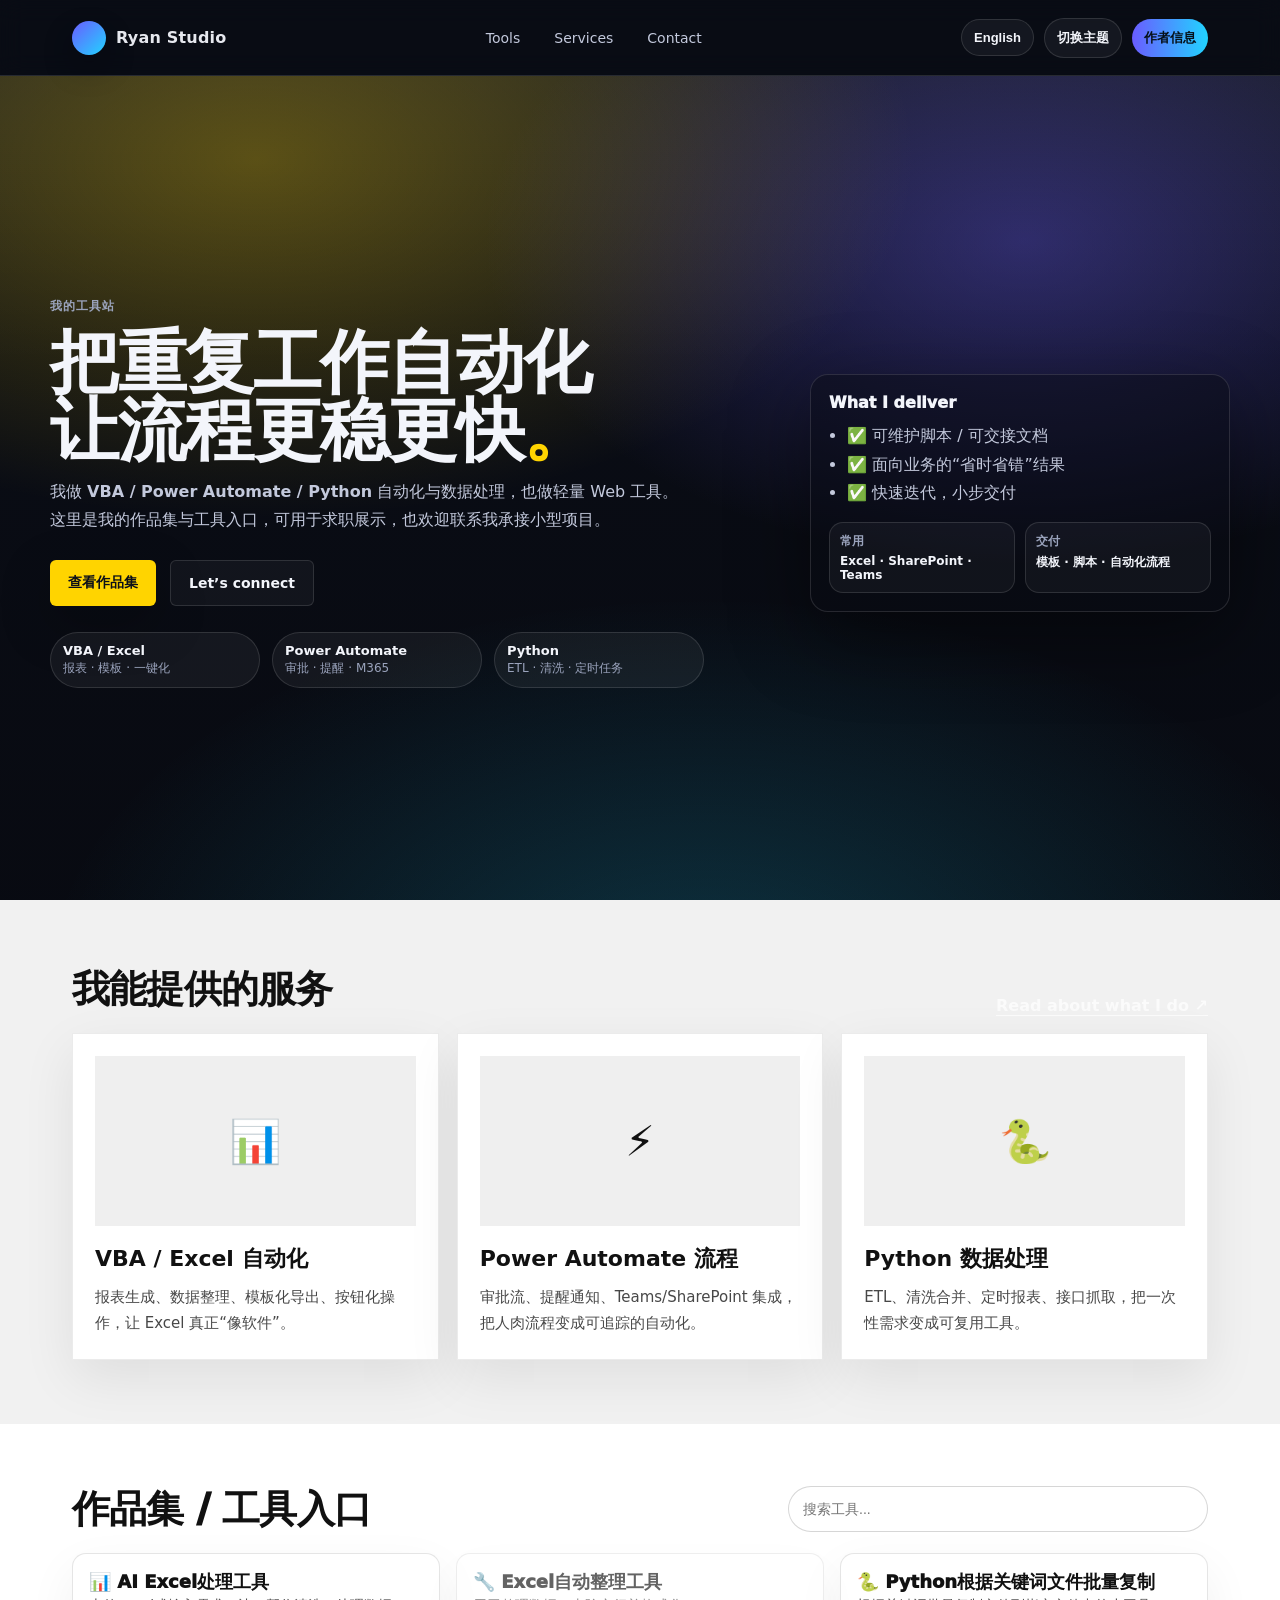
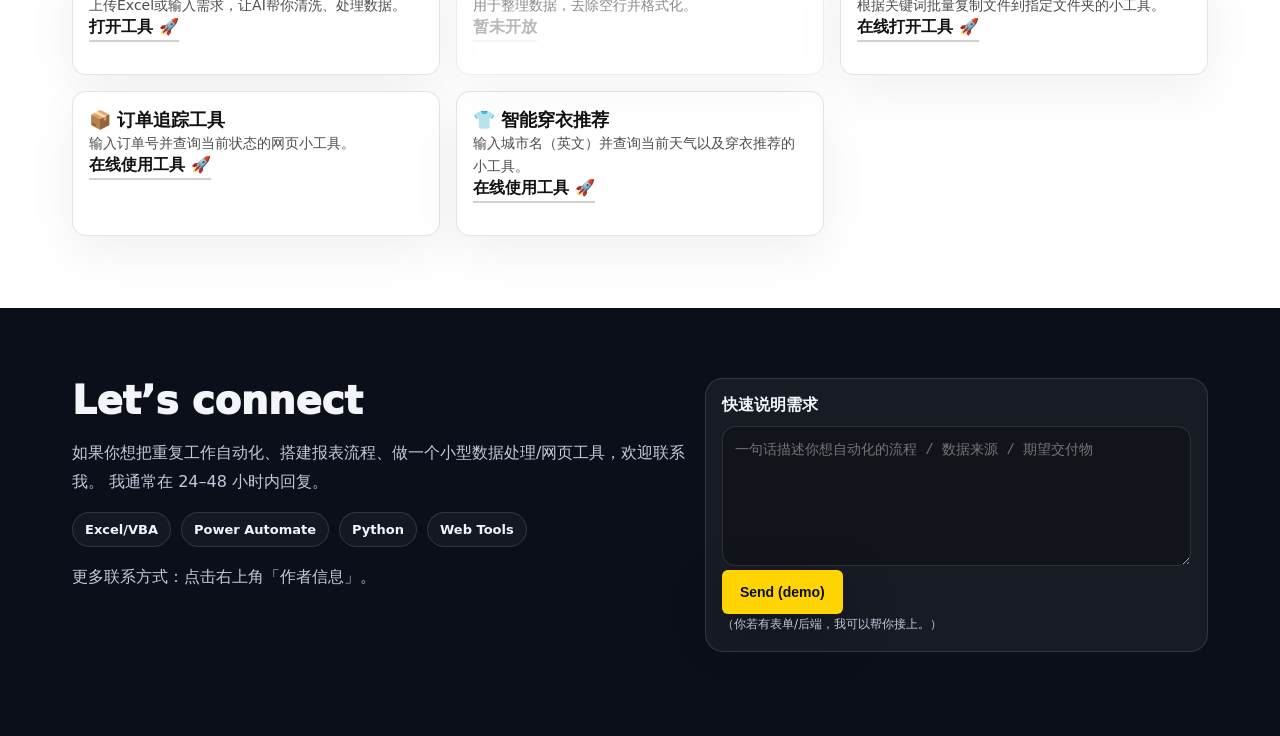
==== index.html @ a0ba06e3 "fix bugs" ====
<!DOCTYPE html>
<html lang="zh-CN">
<head>
  <meta charset="UTF-8" />
  <meta name="viewport" content="width=device-width, initial-scale=1.0"/>
  <title>我的工具站</title>
  <link rel="icon" href="Logo.png" type="image/png" />
  <link rel="stylesheet" href="style.css" />
</head>
<body>
  <header class="topbar">
    <div class="container topbar__inner">
      <a class="brand" href="index.html" aria-label="Home">
        <span class="brand__mark" aria-hidden="true"></span>
        <span class="brand__text">Ryan Studio</span>
      </a>

      <nav class="navlinks" aria-label="Primary">
        <a href="#tools" class="navlink">Tools</a>
        <a href="#services" class="navlink">Services</a>
        <a href="#contact" class="navlink">Contact</a>
      </nav>

      <div class="topbar__actions" id="buttonContainer">
        <button id="langToggleBtn" class="pill" type="button">English</button>
        <button id="themeToggleBtn" class="pill" type="button">切换主题</button>
        <button id="authorBtn" class="pill pill--solid" type="button">作者信息</button>
      </div>
    </div>
  </header>

  <!-- HERO (Yeti-like: full-bleed background + huge headline + CTA) -->
  <section class="hero" id="top" aria-label="Hero">
    <div class="hero__bg" aria-hidden="true"></div>
    <div class="container hero__inner">
      <div class="hero__left">
        <div class="eyebrow" id="pageTitle">我的工具站</div>

        <h1 class="hero__headline">
          把重复工作自动化<br/>
          让流程更稳更快<span class="dot">。</span>
        </h1>

        <p class="hero__sub">
          我做 <strong>VBA / Power Automate / Python</strong> 自动化与数据处理，也做轻量 Web 工具。
          这里是我的作品集与工具入口，可用于求职展示，也欢迎联系我承接小型项目。
        </p>

        <div class="hero__cta">
          <a class="cta cta--primary" href="#tools">查看作品集</a>
          <a class="cta cta--ghost" href="#contact">Let’s connect</a>
        </div>

        <div class="hero__badges" aria-label="Highlights">
          <div class="badge">
            <div class="badge__k">VBA / Excel</div>
            <div class="badge__t">报表 · 模板 · 一键化</div>
          </div>
          <div class="badge">
            <div class="badge__k">Power Automate</div>
            <div class="badge__t">审批 · 提醒 · M365</div>
          </div>
          <div class="badge">
            <div class="badge__k">Python</div>
            <div class="badge__t">ETL · 清洗 · 定时任务</div>
          </div>
        </div>
      </div>

      <div class="hero__right" id="about">
        <div class="awardPanel" aria-label="Proof">
          <div class="awardPanel__title">What I deliver</div>
          <ul class="awardPanel__list">
            <li>✅ 可维护脚本 / 可交接文档</li>
            <li>✅ 面向业务的“省时省错”结果</li>
            <li>✅ 快速迭代，小步交付</li>
          </ul>

          <div class="awardPanel__mini">
            <div class="mini">
              <div class="mini__k">常用</div>
              <div class="mini__t">Excel · SharePoint · Teams</div>
            </div>
            <div class="mini">
              <div class="mini__k">交付</div>
              <div class="mini__t">模板 · 脚本 · 自动化流程</div>
            </div>
          </div>
        </div>
      </div>
    </div>
  </section>

  <!-- SERVICES (like Yeti "Services we provide") -->
  <section class="services" id="services" aria-label="Services">
    <div class="container">
      <div class="sectionHead">
        <h2>我能提供的服务</h2>
        <a class="sectionLink" href="#contact">Read about what I do ↗</a>
      </div>

      <div class="serviceGrid">
        <article class="serviceCard">
          <div class="serviceArt" aria-hidden="true">📊</div>
          <h3>VBA / Excel 自动化</h3>
          <p>报表生成、数据整理、模板化导出、按钮化操作，让 Excel 真正“像软件”。</p>
        </article>

        <article class="serviceCard">
          <div class="serviceArt" aria-hidden="true">⚡</div>
          <h3>Power Automate 流程</h3>
          <p>审批流、提醒通知、Teams/SharePoint 集成，把人肉流程变成可追踪的自动化。</p>
        </article>

        <article class="serviceCard">
          <div class="serviceArt" aria-hidden="true">🐍</div>
          <h3>Python 数据处理</h3>
          <p>ETL、清洗合并、定时报表、接口抓取，把一次性需求变成可复用工具。</p>
        </article>
      </div>
    </div>
  </section>

  <!-- TOOLS / PORTFOLIO CARDS -->
  <section class="portfolio" id="tools" aria-label="Tools & Projects">
    <div class="container">
      <div class="sectionHead sectionHead--tight">
        <h2>作品集 / 工具入口</h2>
        <div class="searchWrap">
          <input type="text" id="searchInput" class="search" placeholder="搜索工具..." />
        </div>
      </div>

      <div id="toolsContainer" class="toolsGrid"></div>
    </div>
  </section>

  <!-- CONTACT -->
  <section class="contact" id="contact" aria-label="Contact">
    <div class="container contact__inner">
      <div class="contact__copy">
        <h2>Let’s connect</h2>
        <p class="muted">
          如果你想把重复工作自动化、搭建报表流程、做一个小型数据处理/网页工具，欢迎联系我。
          我通常在 24–48 小时内回复。
        </p>
        <div class="contact__chips">
          <span class="chip">Excel/VBA</span>
          <span class="chip">Power Automate</span>
          <span class="chip">Python</span>
          <span class="chip">Web Tools</span>
        </div>
        <p class="muted">更多联系方式：点击右上角「作者信息」。</p>
      </div>

      <div class="contact__card">
        <div class="contact__label">快速说明需求</div>
        <textarea class="contact__textarea" placeholder="一句话描述你想自动化的流程 / 数据来源 / 期望交付物"></textarea>
        <button class="cta cta--primary" type="button">Send (demo)</button>
        <div class="muted small">（你若有表单/后端，我可以帮你接上。）</div>
      </div>
    </div>
  </section>

  <!-- AUTHOR MODAL (kept for app.js) -->
  <div id="authorModal" role="dialog" aria-modal="true" aria-labelledby="authorTitle">
    <div id="authorModalContent">
      <span id="authorClose" title="关闭" aria-label="Close">&times;</span>
      <h2 id="authorTitle">关于作者</h2>
      <p id="authorText">嗨，这里是Ryan。</p>
    </div>
  </div>

  <script src="app_new2.js"></script>
</body>
</html>
---- style.css ----
:root{
  --bg:#0b0f19;
  --text:#f3f5fb;
  --muted:#c3c9dc;
  --muted2:#9aa3bc;
  --line:rgba(255,255,255,.12);

  --brand:#6a5cff;   /* purple */
  --brand2:#21d4ff;  /* cyan */
  --accent:#ffd400;  /* yeti-like yellow */

  --radius:18px;
  --shadow: 0 24px 80px rgba(0,0,0,.45);
  --max:1180px;

  --topbarH:76px;
}

*{box-sizing:border-box}
html,body{height:100%}
body{
  margin:0;
  font-family: ui-sans-serif, system-ui, -apple-system, "Segoe UI", Roboto, "Helvetica Neue", Arial, "Noto Sans", "PingFang SC", "Microsoft Yahei";
  color:var(--text);
  background: var(--bg);
}

/* light mode (kept compatible with app.js) */
body.light-mode{
  --bg:#f7f7fb;
  --text:#12131a;
  --muted:#4b556a;
  --muted2:#5d6780;
  --line:rgba(0,0,0,.10);
  background: var(--bg);
}
a{color:inherit;text-decoration:none}
strong{font-weight:800}
.container{max-width:var(--max); margin:0 auto; padding:0 22px}

/* ---------------- TOPBAR ---------------- */
.topbar{
  position:sticky; top:0; z-index:20;
  height:var(--topbarH);
  border-bottom:1px solid var(--line);
  background: rgba(8,10,17,.45);
  backdrop-filter: blur(12px);
}
body.light-mode .topbar{ background: rgba(255,255,255,.7); }

.topbar__inner{
  height:100%;
  display:flex;
  align-items:center;
  justify-content:space-between;
  gap:14px;
}
.brand{
  display:flex;
  align-items:center;
  gap:10px;
  font-weight:900;
  letter-spacing:.2px;
  white-space:nowrap;
}
.brand__mark{
  width:34px; height:34px;
  border-radius:999px;
  background: linear-gradient(135deg, var(--brand), var(--brand2));
  box-shadow: 0 14px 30px rgba(0,0,0,.25);
}
.brand__text{opacity:.95}

.navlinks{
  display:flex;
  align-items:center;
  gap:18px;
  justify-content:center;
  flex:1;
}
.navlink{
  color:var(--muted);
  font-size:14px;
  padding:10px 8px;
  border-radius:999px;
}
.navlink:hover{
  color:var(--text);
  background: rgba(255,255,255,.06);
}

.topbar__actions{
  display:flex;
  align-items:center;
  gap:10px;
  flex-wrap:wrap; /* fixes overlap */
  justify-content:flex-end;
  min-width: 220px;
}

.pill{
  appearance:none;
  border:1px solid var(--line);
  background: rgba(255,255,255,.05);
  color: var(--text);
  font-weight:750;
  border-radius:999px;
  padding:10px 12px;
  font-size:13px;
  cursor:pointer;
  white-space:nowrap;
}
body.light-mode .pill{ background: rgba(0,0,0,.04); }
.pill:hover{ transform: translateY(-1px); }
.pill:active{ transform: translateY(0px); }

.pill--solid{
  border:0;
  background: linear-gradient(90deg, var(--brand), var(--brand2));
  color:#061018;
}

/* Small screens: hide center nav to prevent crowding */
@media (max-width: 860px){
  .navlinks{display:none}
  .topbar__actions{min-width:unset}
}

/* ---------------- HERO ---------------- */
.hero{
  position:relative;
  min-height: calc(100vh - var(--topbarH));
  display:flex;
  align-items:stretch;
  overflow:hidden;
}
.hero__bg{
  position:absolute; inset:0;
  /* "mountain-ish" layered gradients (no external image) */
  background:
    radial-gradient(1100px 600px at 20% 10%, rgba(255,212,0,.30), transparent 60%),
    radial-gradient(900px 540px at 80% 20%, rgba(106,92,255,.35), transparent 60%),
    radial-gradient(1200px 700px at 55% 110%, rgba(33,212,255,.20), transparent 55%),
    linear-gradient(180deg, rgba(255,255,255,.06), rgba(255,255,255,0) 35%),
    linear-gradient(180deg, rgba(8,10,17,.35), rgba(8,10,17,.92));
}
body.light-mode .hero__bg{
  background:
    radial-gradient(1100px 600px at 20% 10%, rgba(255,212,0,.25), transparent 60%),
    radial-gradient(900px 540px at 80% 20%, rgba(106,92,255,.22), transparent 60%),
    radial-gradient(1200px 700px at 55% 110%, rgba(33,212,255,.16), transparent 55%),
    linear-gradient(180deg, rgba(255,255,255,.9), rgba(255,255,255,.75));
}

.hero__inner{
  position:relative;
  width:100%;
  display:grid;
  grid-template-columns: 1.25fr .75fr;
  gap:26px;
  align-items:center;
  padding: 58px 0 48px;
}
.eyebrow{
  color: var(--muted2);
  font-weight:800;
  letter-spacing:.08em;
  text-transform:uppercase;
  font-size:12px;
}
.hero__headline{
  margin: 14px 0 14px;
  font-size: clamp(44px, 5.4vw, 74px);
  line-height: .98;
  font-weight: 950;
  letter-spacing:-.02em;
}
.dot{ color: var(--accent); }

.hero__sub{
  margin: 0;
  max-width: 62ch;
  color: var(--muted);
  font-size: 16px;
  line-height: 1.75;
}

.hero__cta{
  display:flex;
  gap:14px;
  align-items:center;
  margin-top: 26px;
}

.cta{
  display:inline-flex;
  align-items:center;
  justify-content:center;
  padding: 14px 18px;
  border-radius: 6px; /* squarer, more yeti-like */
  font-weight: 850;
  font-size: 14px;
  border:1px solid var(--line);
  cursor:pointer;
  user-select:none;
}
.cta--primary{
  border:0;
  background: var(--accent);
  color:#0b0f19;
  box-shadow: 0 18px 50px rgba(0,0,0,.25);
}
.cta--ghost{
  background: rgba(255,255,255,.04);
}
.cta:hover{ transform: translateY(-1px); }
.cta:active{ transform: translateY(0px); }

.hero__badges{
  margin-top: 26px;
  display:flex;
  gap:12px;
  flex-wrap:wrap;
}
.badge{
  border:1px solid var(--line);
  background: rgba(255,255,255,.05);
  border-radius: 999px;
  padding: 10px 12px;
  min-width: 210px;
}
body.light-mode .badge{ background: rgba(0,0,0,.03); }
.badge__k{ font-weight:900; font-size:13px; }
.badge__t{ color: var(--muted2); font-size:12px; margin-top:2px; }

.hero__right{
  display:flex;
  justify-content:flex-end;
}
.awardPanel{
  width:100%;
  max-width: 420px;
  border:1px solid var(--line);
  background: rgba(10,12,20,.48);
  border-radius: var(--radius);
  box-shadow: var(--shadow);
  padding: 18px;
}
body.light-mode .awardPanel{ background: rgba(255,255,255,.75); }

.awardPanel__title{
  font-weight:950;
  font-size: 16px;
  margin-bottom: 10px;
}
.awardPanel__list{
  margin:0;
  padding-left: 18px;
  color: var(--muted);
  line-height: 1.8;
}
.awardPanel__mini{
  margin-top: 14px;
  display:grid;
  grid-template-columns: 1fr 1fr;
  gap:10px;
}
.mini{
  border:1px solid var(--line);
  border-radius: 14px;
  padding:10px;
  background: rgba(255,255,255,.04);
}
body.light-mode .mini{ background: rgba(0,0,0,.03); }
.mini__k{ font-weight:900; font-size:12px; color: var(--muted2); }
.mini__t{ font-weight:800; font-size:12px; margin-top:4px; }

@media (max-width: 980px){
  .hero__inner{ grid-template-columns: 1fr; padding: 42px 0 30px; }
  .hero__right{ justify-content:flex-start; }
  .badge{ min-width: unset; }
}

/* ---------------- SECTION HEAD ---------------- */
.sectionHead{
  display:flex;
  align-items:flex-end;
  justify-content:space-between;
  gap:16px;
  margin: 0 0 18px;
}
.sectionHead--tight{ align-items:center; }
.sectionHead h2{
  margin:0;
  font-size: clamp(30px, 3vw, 46px);
  font-weight: 950;
  letter-spacing:-.02em;
}
.sectionLink{
  color: rgba(0,0,0,.7);
  font-weight: 850;
  text-decoration: underline;
  text-underline-offset: 4px;
}
body:not(.light-mode) .sectionLink{ color: rgba(255,255,255,.7); }
.sectionLink:hover{ opacity:.9 }

/* ---------------- SERVICES (light like Yeti) ---------------- */
.services{
  background: #f1f1f1;
  color:#111;
  padding: 64px 0;
}
body.light-mode .services{ background: #f1f1f1; }
body:not(.light-mode) .services{ background: #f1f1f1; color:#111; } /* keep Yeti-like even in dark mode */

.serviceGrid{
  display:grid;
  grid-template-columns: repeat(3, minmax(0,1fr));
  gap: 18px;
}
.serviceCard{
  background:#fff;
  border: 1px solid rgba(0,0,0,.08);
  border-radius: 0px; /* Yeti has sharp cards */
  padding: 22px;
  min-height: 320px;
  box-shadow: 0 18px 50px rgba(0,0,0,.08);
}
.serviceArt{
  width:100%;
  height:170px;
  background: #efefef;
  display:flex;
  align-items:center;
  justify-content:center;
  font-size:42px;
  margin-bottom: 18px;
}
.serviceCard h3{
  margin:0 0 10px;
  font-size: 22px;
  font-weight: 900;
}
.serviceCard p{
  margin:0;
  color: rgba(0,0,0,.72);
  line-height: 1.75;
  font-size: 15px;
}
@media (max-width: 980px){
  .serviceGrid{ grid-template-columns: 1fr; }
  .serviceCard{ min-height: unset; }
}

/* ---------------- PORTFOLIO / TOOLS ---------------- */
.portfolio{
  padding: 60px 0 72px;
  background: #ffffff;
  color:#111;
}
body:not(.light-mode) .portfolio{ background:#ffffff; color:#111; }
.searchWrap{ display:flex; align-items:center; justify-content:flex-end; }
.search{
  width:min(420px, 70vw);
  padding: 14px 14px;
  border-radius: 999px;
  border:1px solid rgba(0,0,0,.16);
  outline:none;
  font-size: 14px;
}
.search:focus{ border-color: rgba(0,0,0,.35); }

.toolsGrid{
  display:grid;
  grid-template-columns: repeat(3, minmax(0,1fr));
  gap: 16px;
}
@media (max-width: 980px){
  .toolsGrid{ grid-template-columns: 1fr; }
}

.tool-card{
  background:#fff;
  border:1px solid rgba(0,0,0,.10);
  border-radius: 14px;
  padding: 16px;
  transition: transform .15s ease, box-shadow .15s ease;
  box-shadow: 0 18px 50px rgba(0,0,0,.06);
  display:flex;
  flex-direction:column;
  gap:10px;
}
.tool-card:hover{
  transform: translateY(-3px);
  box-shadow: 0 26px 70px rgba(0,0,0,.10);
}
.tool-title{
  margin:0;
  font-size: 18px;
  font-weight: 950;
}
.tool-desc{
  margin:0;
  color: rgba(0,0,0,.7);
  line-height: 1.65;
  font-size: 14px;
}
.tool-link{
  margin-top:auto;
}
.tool-link a{
  display:inline-flex;
  align-items:center;
  gap:8px;
  font-weight: 900;
  color:#111;
  text-decoration:none;
  border-bottom: 2px solid rgba(0,0,0,.18);
  padding-bottom: 2px;
}
.tool-link a:hover{ border-bottom-color: rgba(0,0,0,.5); }
.tool-link a.disabled{
  opacity:.45;
  pointer-events:none;
  border-bottom-color: rgba(0,0,0,.12);
}

/* ---------------- CONTACT ---------------- */
.contact{
  padding: 70px 0 84px;
  background: #0b0f19;
  color: var(--text);
}
body.light-mode .contact{ background:#ffffff; color:#111; border-top: 1px solid rgba(0,0,0,.08); }

.contact__inner{
  display:grid;
  grid-template-columns: 1.1fr .9fr;
  gap: 18px;
  align-items:start;
}
.contact__copy h2{
  margin:0 0 10px;
  font-size: clamp(30px, 3vw, 46px);
  font-weight: 950;
}
.muted{ color: var(--muted); line-height:1.8; }
body.light-mode .muted{ color: rgba(0,0,0,.7); }
.small{ font-size: 12px; }

.contact__chips{ display:flex; flex-wrap:wrap; gap:10px; margin:16px 0 10px; }
.chip{
  border:1px solid var(--line);
  border-radius: 999px;
  padding: 9px 12px;
  font-weight: 850;
  font-size: 13px;
  background: rgba(255,255,255,.04);
}
body.light-mode .chip{ border-color: rgba(0,0,0,.12); background: rgba(0,0,0,.03); }

.contact__card{
  border:1px solid var(--line);
  border-radius: var(--radius);
  padding: 16px;
  background: rgba(255,255,255,.05);
}
body.light-mode .contact__card{ background: rgba(0,0,0,.03); border-color: rgba(0,0,0,.12); }

.contact__label{ font-weight: 950; margin-bottom: 10px; }
.contact__textarea{
  width:100%;
  min-height: 140px;
  border-radius: 14px;
  border:1px solid var(--line);
  background: rgba(0,0,0,.25);
  color: var(--text);
  padding: 12px;
  outline:none;
  font-size: 14px;
  line-height:1.6;
}
body.light-mode .contact__textarea{
  background: rgba(255,255,255,.85);
  color:#111;
  border-color: rgba(0,0,0,.16);
}

@media (max-width: 980px){
  .contact__inner{ grid-template-columns: 1fr; }
}

/* ---------------- MODAL (from your original logic) ---------------- */
#authorModal {
  display: none;
  position: fixed;
  inset: 0;
  background-color: rgba(0,0,0,.55);
  z-index: 999;
  align-items: center;
  justify-content: center;
}
#authorModal.light-mode{ background-color: rgba(0,0,0,.35); }

#authorModalContent {
  position: relative;
  background: #0f1629;
  color: var(--text);
  border: 1px solid var(--line);
  border-radius: var(--radius);
  padding: 22px;
  width: min(520px, 92vw);
  box-shadow: var(--shadow);
}
#authorModal.light-mode #authorModalContent{
  background: #fff;
  color:#111;
  border-color: rgba(0,0,0,.12);
}
#authorClose {
  position: absolute;
  right: 14px;
  top: 10px;
  font-size: 26px;
  cursor: pointer;
  line-height: 1;
  opacity: .8;
}
#authorClose:hover { opacity: 1; }


.tool-card.is-clickable{cursor:pointer;}
.tool-card.is-clickable:focus{outline:3px solid rgba(255,212,0,.55); outline-offset:3px;}
.tool-card.is-disabled{opacity:.65;}
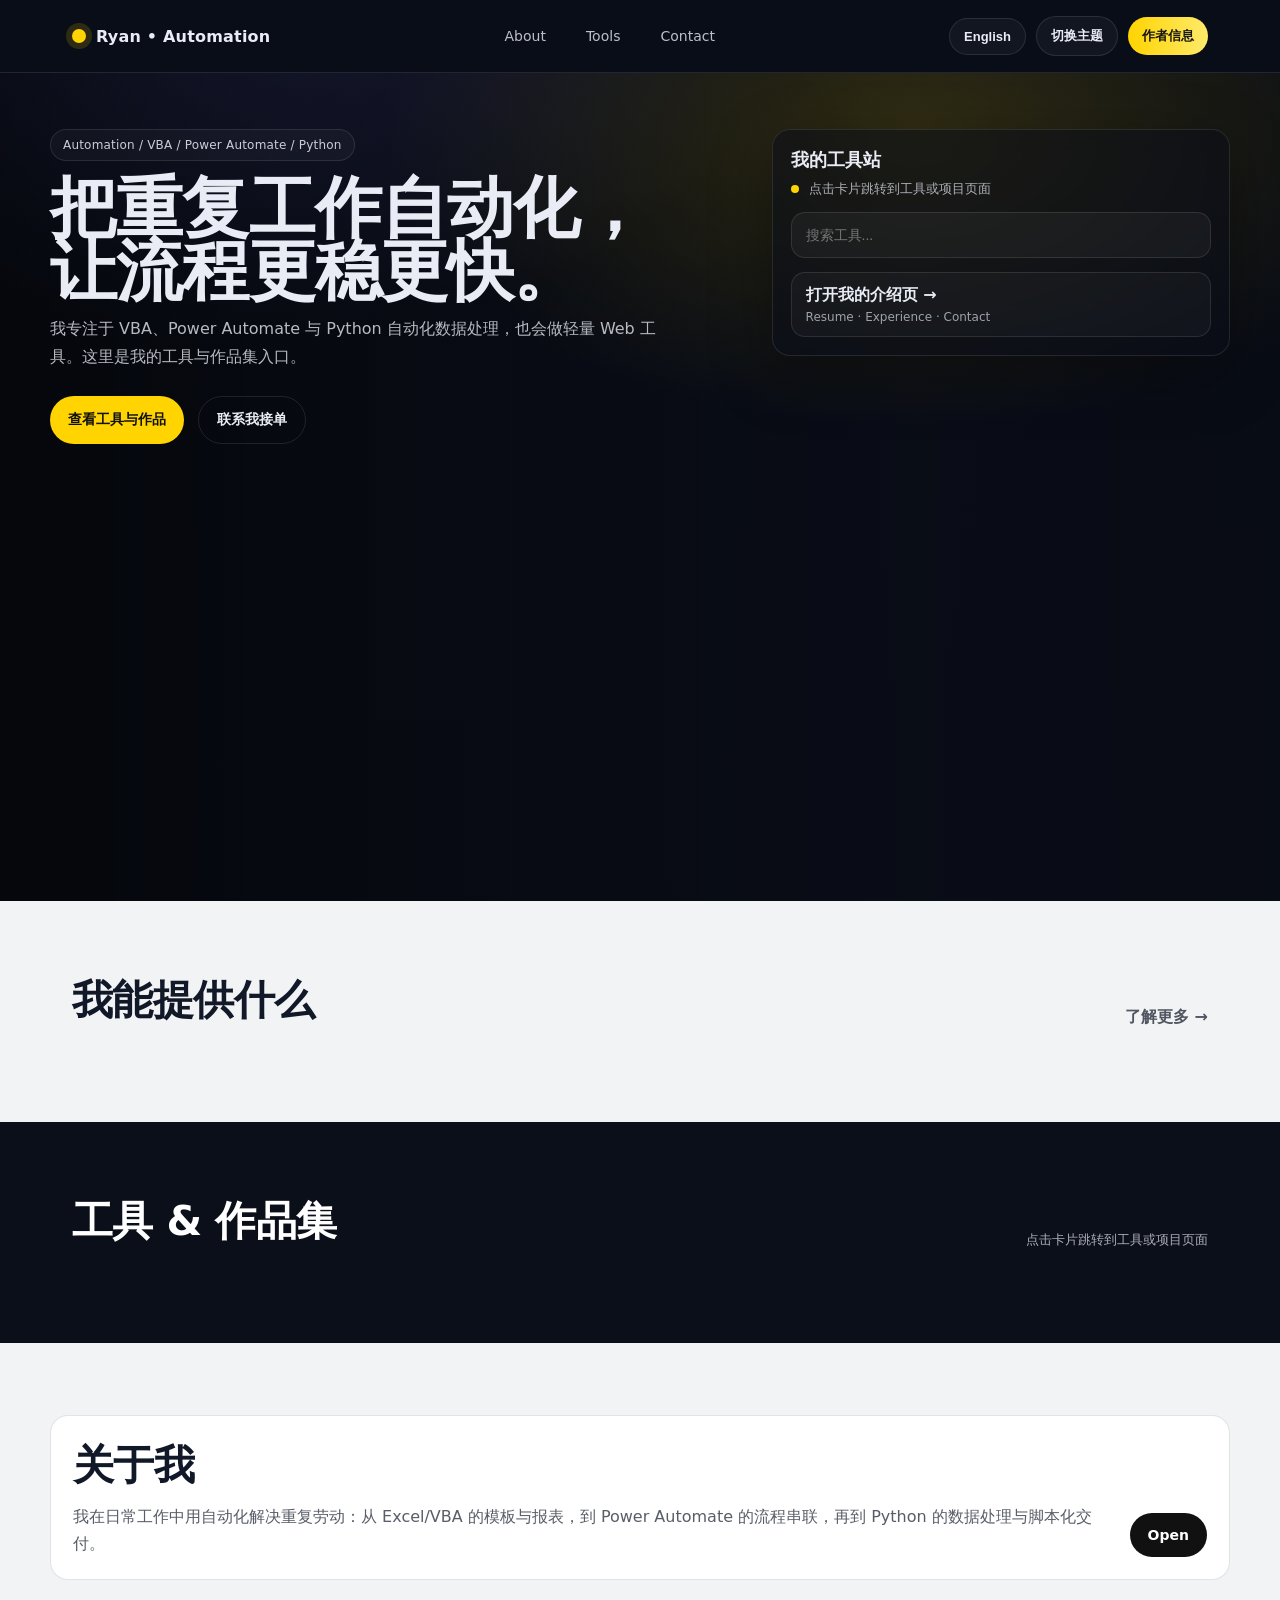
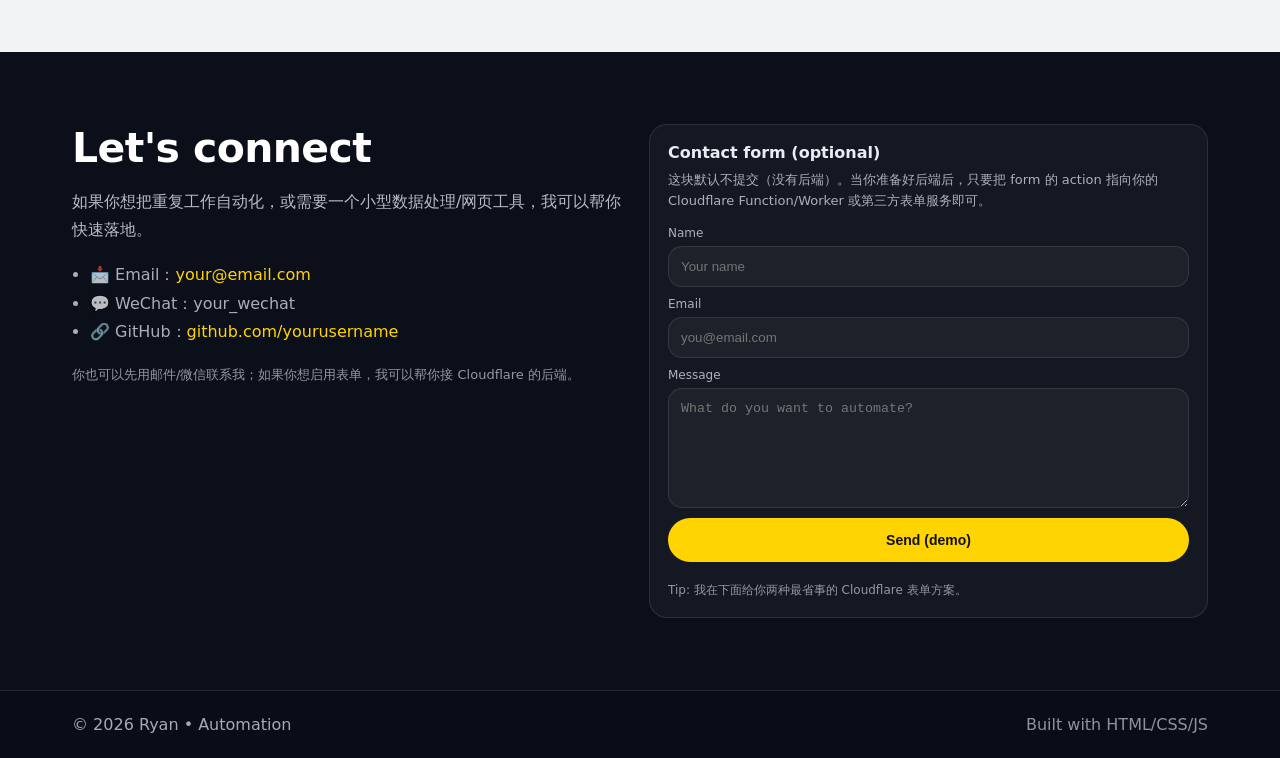
==== commit 69f792ec: "align" ====
--- a/index.html
+++ b/index.html
@@ -8,20 +8,21 @@
   <link rel="stylesheet" href="style.css" />
 </head>
 <body>
+  <!-- Topbar -->
   <header class="topbar">
     <div class="container topbar__inner">
       <a class="brand" href="index.html" aria-label="Home">
-        <span class="brand__mark" aria-hidden="true"></span>
-        <span class="brand__text">Ryan Studio</span>
+        <span class="brand__dot" aria-hidden="true"></span>
+        <span id="brandText">Ryan • Automation</span>
       </a>
 
       <nav class="navlinks" aria-label="Primary">
-        <a href="#tools" class="navlink">Tools</a>
-        <a href="#services" class="navlink">Services</a>
-        <a href="#contact" class="navlink">Contact</a>
+        <a id="navAbout" href="#services">About</a>
+        <a id="navTools" href="#tools">Tools</a>
+        <a id="navContact" href="#contact">Contact</a>
       </nav>
 
-      <div class="topbar__actions" id="buttonContainer">
+      <div class="topbar__actions">
         <button id="langToggleBtn" class="pill" type="button">English</button>
         <button id="themeToggleBtn" class="pill" type="button">切换主题</button>
         <button id="authorBtn" class="pill pill--solid" type="button">作者信息</button>
@@ -29,148 +30,166 @@
     </div>
   </header>
 
-  <!-- HERO (Yeti-like: full-bleed background + huge headline + CTA) -->
-  <section class="hero" id="top" aria-label="Hero">
-    <div class="hero__bg" aria-hidden="true"></div>
-    <div class="container hero__inner">
-      <div class="hero__left">
-        <div class="eyebrow" id="pageTitle">我的工具站</div>
+  <!-- HERO -->
+  <main id="top">
+    <section class="hero">
+      <div class="hero__bg" aria-hidden="true"></div>
 
-        <h1 class="hero__headline">
-          把重复工作自动化<br/>
-          让流程更稳更快<span class="dot">。</span>
-        </h1>
+      <div class="container hero__inner">
+        <div class="hero__left">
+          <div id="heroEyebrow" class="hero__eyebrow">Automation / VBA / Power Automate / Python</div>
 
-        <p class="hero__sub">
-          我做 <strong>VBA / Power Automate / Python</strong> 自动化与数据处理，也做轻量 Web 工具。
-          这里是我的作品集与工具入口，可用于求职展示，也欢迎联系我承接小型项目。
-        </p>
+          <h1 id="heroHeadline" class="hero__headline">
+            <span>把重复工作自动化，</span><br/>
+            <span>让流程更稳更快。</span>
+          </h1>
 
-        <div class="hero__cta">
-          <a class="cta cta--primary" href="#tools">查看作品集</a>
-          <a class="cta cta--ghost" href="#contact">Let’s connect</a>
+          <p id="heroSub" class="hero__sub">
+            我专注于 VBA、Power Automate 与 Python 自动化数据处理，也会做轻量 Web 工具。这里是我的工具与作品集入口。
+          </p>
+
+          <div class="hero__cta">
+            <a id="ctaPrimary" class="btn btn--yellow" href="#tools">查看工具与作品</a>
+            <a id="ctaSecondary" class="btn btn--ghost" href="#contact">联系我接单</a>
+          </div>
+
+          <div id="heroBadges" class="hero__badges"></div>
         </div>
 
-        <div class="hero__badges" aria-label="Highlights">
-          <div class="badge">
-            <div class="badge__k">VBA / Excel</div>
-            <div class="badge__t">报表 · 模板 · 一键化</div>
+        <aside class="hero__right" aria-label="Quick facts">
+          <div class="proof-card">
+            <div class="proof-card__title" id="pageTitle">我的工具站</div>
+            <div class="proof-card__desc">
+              <span class="dot"></span>
+              <span id="toolsHint">点击卡片跳转到工具或项目页面</span>
+            </div>
+
+            <div class="searchbar">
+              <input id="searchInput" type="text" placeholder="搜索工具..." autocomplete="off" />
+            </div>
+
+            <div class="proof-card__mini">
+              <a class="mini-link" href="about_v3.html">
+                <span class="mini-link__k" id="aboutCta">打开我的介绍页 →</span>
+                <span class="mini-link__s">Resume · Experience · Contact</span>
+              </a>
+            </div>
           </div>
-          <div class="badge">
-            <div class="badge__k">Power Automate</div>
-            <div class="badge__t">审批 · 提醒 · M365</div>
-          </div>
-          <div class="badge">
-            <div class="badge__k">Python</div>
-            <div class="badge__t">ETL · 清洗 · 定时任务</div>
+        </aside>
+      </div>
+    </section>
+
+    <!-- SERVICES (Yeti-like) -->
+    <section id="services" class="section section--light">
+      <div class="container">
+        <div class="section__head">
+          <h2 id="servicesTitle" class="section__title">我能提供什么</h2>
+          <a id="servicesLink" class="section__link" href="about_v3.html#services">了解更多 →</a>
+        </div>
+
+        <div id="servicesGrid" class="services-grid"></div>
+      </div>
+    </section>
+
+    <!-- TOOLS -->
+    <section id="tools" class="section section--dark">
+      <div class="container">
+        <div class="section__head">
+          <h2 id="toolsTitle" class="section__title section__title--light">工具 & 作品集</h2>
+          <div class="section__hint" id="toolsHint2">点击卡片跳转到工具或项目页面</div>
+        </div>
+
+        <div id="toolsContainer" class="tools-grid" aria-live="polite"></div>
+      </div>
+    </section>
+
+    <!-- ABOUT (short) -->
+    <section id="about" class="section section--light">
+      <div class="container about-slab">
+        <div>
+          <h2 id="aboutTitle" class="section__title">关于我</h2>
+          <p id="aboutBody" class="about-slab__text">
+            我在日常工作中用自动化解决重复劳动：从 Excel/VBA 的模板与报表，到 Power Automate 的流程串联，再到 Python 的数据处理与脚本化交付。
+          </p>
+        </div>
+        <a class="btn btn--dark" href="about_v3.html" id="aboutCtaBtn">Open</a>
+      </div>
+    </section>
+
+    <!-- CONTACT -->
+    <section id="contact" class="section section--dark">
+      <div class="container contact">
+        <div class="contact__left">
+          <h2 id="contactTitle" class="section__title section__title--light">Let's connect</h2>
+          <p id="contactBody" class="contact__lead">
+            如果你想把重复工作自动化，或需要一个小型数据处理/网页工具，我可以帮你快速落地。
+          </p>
+
+          <ul class="contact__list">
+            <li>📩 Email：<a href="mailto:your@email.com">your@email.com</a></li>
+            <li>💬 WeChat：your_wechat</li>
+            <li>🔗 GitHub：<a href="https://github.com/yourusername" target="_blank" rel="noreferrer">github.com/yourusername</a></li>
+          </ul>
+
+          <p id="contactNote" class="contact__note">
+            你也可以先用邮件/微信联系我；如果你想启用表单，我可以帮你接 Cloudflare 的后端。
+          </p>
+        </div>
+
+        <div class="contact__right">
+          <div class="form-card">
+            <div class="form-card__title">Contact form (optional)</div>
+            <div class="form-card__desc">
+              这块默认不提交（没有后端）。当你准备好后端后，只要把 form 的 action 指向你的 Cloudflare Function/Worker 或第三方表单服务即可。
+            </div>
+
+            <form class="form" onsubmit="return false;">
+              <label class="field">
+                <span>Name</span>
+                <input type="text" placeholder="Your name" />
+              </label>
+              <label class="field">
+                <span>Email</span>
+                <input type="email" placeholder="you@email.com" />
+              </label>
+              <label class="field">
+                <span>Message</span>
+                <textarea placeholder="What do you want to automate?"></textarea>
+              </label>
+              <button class="btn btn--yellow" type="button">Send (demo)</button>
+              <div class="form-card__foot">Tip: 我在下面给你两种最省事的 Cloudflare 表单方案。</div>
+            </form>
           </div>
         </div>
       </div>
+    </section>
 
-      <div class="hero__right" id="about">
-        <div class="awardPanel" aria-label="Proof">
-          <div class="awardPanel__title">What I deliver</div>
-          <ul class="awardPanel__list">
-            <li>✅ 可维护脚本 / 可交接文档</li>
-            <li>✅ 面向业务的“省时省错”结果</li>
-            <li>✅ 快速迭代，小步交付</li>
-          </ul>
+    <footer class="footer">
+      <div class="container footer__inner">
+        <span>© <span id="footerYear"></span> Ryan • Automation</span>
+        <span class="footer__muted">Built with HTML/CSS/JS</span>
+      </div>
+    </footer>
+  </main>
 
-          <div class="awardPanel__mini">
-            <div class="mini">
-              <div class="mini__k">常用</div>
-              <div class="mini__t">Excel · SharePoint · Teams</div>
-            </div>
-            <div class="mini">
-              <div class="mini__k">交付</div>
-              <div class="mini__t">模板 · 脚本 · 自动化流程</div>
-            </div>
-          </div>
-        </div>
+  <!-- Author modal -->
+  <div id="authorModal" class="modal" aria-hidden="true">
+    <div id="authorModalContent" class="modal__content" role="dialog" aria-modal="true" aria-labelledby="authorTitle">
+      <div class="modal__head">
+        <h3 id="authorTitle">关于作者</h3>
+        <button id="authorClose" class="modal__close" aria-label="Close">✕</button>
       </div>
-    </div>
-  </section>
-
-  <!-- SERVICES (like Yeti "Services we provide") -->
-  <section class="services" id="services" aria-label="Services">
-    <div class="container">
-      <div class="sectionHead">
-        <h2>我能提供的服务</h2>
-        <a class="sectionLink" href="#contact">Read about what I do ↗</a>
+      <p id="authorText" class="modal__body">嗨，这里是 Ryan。</p>
+      <div class="modal__actions">
+        <a class="btn btn--yellow" href="about_v3.html">Open About Page</a>
+        <a class="btn btn--ghost" href="#contact">Contact</a>
       </div>
-
-      <div class="serviceGrid">
-        <article class="serviceCard">
-          <div class="serviceArt" aria-hidden="true">📊</div>
-          <h3>VBA / Excel 自动化</h3>
-          <p>报表生成、数据整理、模板化导出、按钮化操作，让 Excel 真正“像软件”。</p>
-        </article>
-
-        <article class="serviceCard">
-          <div class="serviceArt" aria-hidden="true">⚡</div>
-          <h3>Power Automate 流程</h3>
-          <p>审批流、提醒通知、Teams/SharePoint 集成，把人肉流程变成可追踪的自动化。</p>
-        </article>
-
-        <article class="serviceCard">
-          <div class="serviceArt" aria-hidden="true">🐍</div>
-          <h3>Python 数据处理</h3>
-          <p>ETL、清洗合并、定时报表、接口抓取，把一次性需求变成可复用工具。</p>
-        </article>
-      </div>
-    </div>
-  </section>
-
-  <!-- TOOLS / PORTFOLIO CARDS -->
-  <section class="portfolio" id="tools" aria-label="Tools & Projects">
-    <div class="container">
-      <div class="sectionHead sectionHead--tight">
-        <h2>作品集 / 工具入口</h2>
-        <div class="searchWrap">
-          <input type="text" id="searchInput" class="search" placeholder="搜索工具..." />
-        </div>
-      </div>
-
-      <div id="toolsContainer" class="toolsGrid"></div>
-    </div>
-  </section>
-
-  <!-- CONTACT -->
-  <section class="contact" id="contact" aria-label="Contact">
-    <div class="container contact__inner">
-      <div class="contact__copy">
-        <h2>Let’s connect</h2>
-        <p class="muted">
-          如果你想把重复工作自动化、搭建报表流程、做一个小型数据处理/网页工具，欢迎联系我。
-          我通常在 24–48 小时内回复。
-        </p>
-        <div class="contact__chips">
-          <span class="chip">Excel/VBA</span>
-          <span class="chip">Power Automate</span>
-          <span class="chip">Python</span>
-          <span class="chip">Web Tools</span>
-        </div>
-        <p class="muted">更多联系方式：点击右上角「作者信息」。</p>
-      </div>
-
-      <div class="contact__card">
-        <div class="contact__label">快速说明需求</div>
-        <textarea class="contact__textarea" placeholder="一句话描述你想自动化的流程 / 数据来源 / 期望交付物"></textarea>
-        <button class="cta cta--primary" type="button">Send (demo)</button>
-        <div class="muted small">（你若有表单/后端，我可以帮你接上。）</div>
-      </div>
-    </div>
-  </section>
-
-  <!-- AUTHOR MODAL (kept for app.js) -->
-  <div id="authorModal" role="dialog" aria-modal="true" aria-labelledby="authorTitle">
-    <div id="authorModalContent">
-      <span id="authorClose" title="关闭" aria-label="Close">&times;</span>
-      <h2 id="authorTitle">关于作者</h2>
-      <p id="authorText">嗨，这里是Ryan。</p>
     </div>
   </div>
 
-  <script src="app_new2.js"></script>
+  <script>
+    document.getElementById("footerYear").textContent = new Date().getFullYear();
+  </script>
+  <script src="app_v3.js"></script>
 </body>
 </html>
--- a/style.css
+++ b/style.css
@@ -1,536 +1,568 @@
+/* =========================================================
+   Ryan's Tool Hub – v3 (Yeti-inspired)
+   - Dark hero with yellow CTA
+   - Light services section with large cards
+   - Unified layout for subpages (.tool-page)
+   ========================================================= */
 
 :root{
   --bg:#0b0f19;
-  --text:#f3f5fb;
-  --muted:#c3c9dc;
-  --muted2:#9aa3bc;
-  --line:rgba(255,255,255,.12);
-
-  --brand:#6a5cff;   /* purple */
-  --brand2:#21d4ff;  /* cyan */
-  --accent:#ffd400;  /* yeti-like yellow */
+  --bg2:#0f1629;
+  --text:#e9ecf5;
+  --muted:#a8b0c5;
+  --line:rgba(255,255,255,.10);
+
+  --lightBg:#f2f3f5;
+  --lightPanel:#ffffff;
+  --lightText:#111827;
+  --lightMuted:#4b5563;
+  --lightLine:rgba(17,24,39,.12);
+
+  --yellow:#ffd400;
+  --yellow2:#ffea6a;
 
   --radius:18px;
-  --shadow: 0 24px 80px rgba(0,0,0,.45);
+  --shadow: 0 18px 60px rgba(0,0,0,.35);
   --max:1180px;
-
-  --topbarH:76px;
+}
+
+body.light-mode{
+  --bg:#f7f7fb;
+  --bg2:#ffffff;
+  --text:#111827;
+  --muted:#4b5563;
+  --line:rgba(17,24,39,.12);
+
+  --lightBg:#ffffff;
+  --lightPanel:#ffffff;
+  --lightText:#111827;
+  --lightMuted:#4b5563;
+  --lightLine:rgba(17,24,39,.12);
 }
 
 *{box-sizing:border-box}
 html,body{height:100%}
 body{
   margin:0;
-  font-family: ui-sans-serif, system-ui, -apple-system, "Segoe UI", Roboto, "Helvetica Neue", Arial, "Noto Sans", "PingFang SC", "Microsoft Yahei";
+  font-family: ui-sans-serif, system-ui, -apple-system, "Segoe UI", Roboto, "Helvetica Neue", Arial;
   color:var(--text);
   background: var(--bg);
 }
 
-/* light mode (kept compatible with app.js) */
-body.light-mode{
-  --bg:#f7f7fb;
-  --text:#12131a;
-  --muted:#4b556a;
-  --muted2:#5d6780;
-  --line:rgba(0,0,0,.10);
-  background: var(--bg);
-}
-a{color:inherit;text-decoration:none}
-strong{font-weight:800}
+a{color:inherit}
 .container{max-width:var(--max); margin:0 auto; padding:0 22px}
 
-/* ---------------- TOPBAR ---------------- */
+/* ---------------- Topbar ---------------- */
 .topbar{
-  position:sticky; top:0; z-index:20;
-  height:var(--topbarH);
+  position:sticky; top:0; z-index:50;
+  backdrop-filter: blur(10px);
+  background: rgba(10,14,25,.55);
   border-bottom:1px solid var(--line);
-  background: rgba(8,10,17,.45);
-  backdrop-filter: blur(12px);
-}
-body.light-mode .topbar{ background: rgba(255,255,255,.7); }
-
+}
+body.light-mode .topbar{
+  background: rgba(255,255,255,.70);
+  border-bottom:1px solid var(--line);
+}
 .topbar__inner{
-  height:100%;
-  display:flex;
-  align-items:center;
-  justify-content:space-between;
-  gap:14px;
+  display:flex; align-items:center; justify-content:space-between;
+  gap:16px; height:72px;
 }
 .brand{
-  display:flex;
-  align-items:center;
-  gap:10px;
-  font-weight:900;
-  letter-spacing:.2px;
-  white-space:nowrap;
-}
-.brand__mark{
-  width:34px; height:34px;
+  display:flex; align-items:center; gap:10px;
+  text-decoration:none; font-weight:800; letter-spacing:.2px;
+}
+.brand__dot{
+  width:14px; height:14px; border-radius:50%;
+  background: var(--yellow);
+  box-shadow: 0 0 0 6px rgba(255,212,0,.15);
+}
+.navlinks{
+  display:flex; gap:20px; align-items:center;
+  color: rgba(233,236,245,.80);
+  font-size:14px;
+}
+body.light-mode .navlinks{ color: rgba(17,24,39,.70); }
+.navlinks a{ text-decoration:none; padding:8px 10px; border-radius:999px; }
+.navlinks a:hover{ background: rgba(255,255,255,.06); }
+body.light-mode .navlinks a:hover{ background: rgba(17,24,39,.06); }
+
+.topbar__actions{ display:flex; gap:10px; align-items:center; flex-wrap:wrap; justify-content:flex-end; }
+
+/* pills */
+.pill{
+  border:1px solid var(--line);
+  background: rgba(255,255,255,.04);
+  color:var(--text);
+  padding:10px 14px;
   border-radius:999px;
-  background: linear-gradient(135deg, var(--brand), var(--brand2));
-  box-shadow: 0 14px 30px rgba(0,0,0,.25);
-}
-.brand__text{opacity:.95}
-
-.navlinks{
-  display:flex;
-  align-items:center;
-  gap:18px;
-  justify-content:center;
-  flex:1;
-}
-.navlink{
-  color:var(--muted);
-  font-size:14px;
-  padding:10px 8px;
-  border-radius:999px;
-}
-.navlink:hover{
-  color:var(--text);
-  background: rgba(255,255,255,.06);
-}
-
-.topbar__actions{
-  display:flex;
-  align-items:center;
-  gap:10px;
-  flex-wrap:wrap; /* fixes overlap */
-  justify-content:flex-end;
-  min-width: 220px;
-}
-
-.pill{
-  appearance:none;
-  border:1px solid var(--line);
-  background: rgba(255,255,255,.05);
-  color: var(--text);
-  font-weight:750;
-  border-radius:999px;
-  padding:10px 12px;
-  font-size:13px;
+  font-weight:700; font-size:13px;
   cursor:pointer;
-  white-space:nowrap;
-}
-body.light-mode .pill{ background: rgba(0,0,0,.04); }
+}
+body.light-mode .pill{
+  background: rgba(17,24,39,.04);
+}
 .pill:hover{ transform: translateY(-1px); }
-.pill:active{ transform: translateY(0px); }
-
 .pill--solid{
   border:0;
-  background: linear-gradient(90deg, var(--brand), var(--brand2));
-  color:#061018;
-}
-
-/* Small screens: hide center nav to prevent crowding */
-@media (max-width: 860px){
-  .navlinks{display:none}
-  .topbar__actions{min-width:unset}
-}
-
-/* ---------------- HERO ---------------- */
+  background: linear-gradient(90deg, var(--yellow), var(--yellow2));
+  color:#161616;
+}
+
+/* responsive topbar */
+@media (max-width: 980px){
+  .navlinks{ display:none; }
+}
+
+/* ---------------- Buttons ---------------- */
+.btn{
+  display:inline-flex; align-items:center; justify-content:center;
+  gap:8px;
+  padding:14px 18px;
+  border-radius:999px;
+  font-weight:800;
+  font-size:14px;
+  border:1px solid var(--line);
+  text-decoration:none;
+  cursor:pointer;
+}
+.btn:hover{ transform: translateY(-1px); }
+.btn:active{ transform: translateY(0); }
+
+.btn--yellow{
+  border:0;
+  background: var(--yellow);
+  color:#111;
+}
+.btn--ghost{
+  background: transparent;
+  color: var(--text);
+}
+body.light-mode .btn--ghost{
+  color: var(--text);
+}
+.btn--dark{
+  border:0;
+  background:#111;
+  color:#fff;
+}
+
+/* ---------------- Hero ---------------- */
 .hero{
   position:relative;
-  min-height: calc(100vh - var(--topbarH));
+  min-height: calc(100vh - 72px);
   display:flex;
   align-items:stretch;
   overflow:hidden;
 }
 .hero__bg{
   position:absolute; inset:0;
-  /* "mountain-ish" layered gradients (no external image) */
   background:
-    radial-gradient(1100px 600px at 20% 10%, rgba(255,212,0,.30), transparent 60%),
-    radial-gradient(900px 540px at 80% 20%, rgba(106,92,255,.35), transparent 60%),
-    radial-gradient(1200px 700px at 55% 110%, rgba(33,212,255,.20), transparent 55%),
-    linear-gradient(180deg, rgba(255,255,255,.06), rgba(255,255,255,0) 35%),
-    linear-gradient(180deg, rgba(8,10,17,.35), rgba(8,10,17,.92));
+    radial-gradient(900px 500px at 70% 10%, rgba(255,212,0,.18), transparent 55%),
+    radial-gradient(900px 600px at 20% -10%, rgba(120,120,255,.22), transparent 60%),
+    linear-gradient(180deg, rgba(10,14,25,.55), rgba(10,14,25,.90));
+  transform: scale(1.06);
+}
+.hero__bg::after{
+  content:"";
+  position:absolute; inset:0;
+  background:
+    linear-gradient(90deg, rgba(0,0,0,.55) 0%, rgba(0,0,0,.25) 40%, rgba(0,0,0,.10) 70%, rgba(0,0,0,.18) 100%);
+}
+body.light-mode .hero{
+  min-height: auto;
 }
 body.light-mode .hero__bg{
-  background:
-    radial-gradient(1100px 600px at 20% 10%, rgba(255,212,0,.25), transparent 60%),
-    radial-gradient(900px 540px at 80% 20%, rgba(106,92,255,.22), transparent 60%),
-    radial-gradient(1200px 700px at 55% 110%, rgba(33,212,255,.16), transparent 55%),
-    linear-gradient(180deg, rgba(255,255,255,.9), rgba(255,255,255,.75));
-}
+  background: linear-gradient(180deg, #fff, #f7f7fb);
+}
+body.light-mode .hero__bg::after{ display:none; }
 
 .hero__inner{
   position:relative;
   width:100%;
+  padding: 56px 0 44px;
   display:grid;
-  grid-template-columns: 1.25fr .75fr;
-  gap:26px;
-  align-items:center;
-  padding: 58px 0 48px;
-}
-.eyebrow{
-  color: var(--muted2);
-  font-weight:800;
-  letter-spacing:.08em;
-  text-transform:uppercase;
+  grid-template-columns: 1.2fr .8fr;
+  gap:34px;
+  align-items: start;
+}
+
+.hero__eyebrow{
+  display:inline-flex;
+  gap:8px;
+  padding:8px 12px;
+  border:1px solid var(--line);
+  border-radius:999px;
   font-size:12px;
-}
+  letter-spacing:.2px;
+  color: rgba(233,236,245,.86);
+  background: rgba(255,255,255,.03);
+}
+body.light-mode .hero__eyebrow{
+  color: rgba(17,24,39,.70);
+  background: rgba(17,24,39,.03);
+}
+
 .hero__headline{
-  margin: 14px 0 14px;
-  font-size: clamp(44px, 5.4vw, 74px);
-  line-height: .98;
-  font-weight: 950;
-  letter-spacing:-.02em;
-}
-.dot{ color: var(--accent); }
-
+  margin:16px 0 12px;
+  font-size: clamp(42px, 5.2vw, 78px);
+  line-height: 0.95;
+  letter-spacing: -0.8px;
+  font-weight: 900;
+}
 .hero__sub{
-  margin: 0;
+  margin:0;
   max-width: 62ch;
-  color: var(--muted);
-  font-size: 16px;
-  line-height: 1.75;
-}
-
-.hero__cta{
-  display:flex;
-  gap:14px;
-  align-items:center;
-  margin-top: 26px;
-}
-
-.cta{
-  display:inline-flex;
-  align-items:center;
-  justify-content:center;
-  padding: 14px 18px;
-  border-radius: 6px; /* squarer, more yeti-like */
-  font-weight: 850;
-  font-size: 14px;
-  border:1px solid var(--line);
-  cursor:pointer;
-  user-select:none;
-}
-.cta--primary{
-  border:0;
-  background: var(--accent);
-  color:#0b0f19;
-  box-shadow: 0 18px 50px rgba(0,0,0,.25);
-}
-.cta--ghost{
-  background: rgba(255,255,255,.04);
-}
-.cta:hover{ transform: translateY(-1px); }
-.cta:active{ transform: translateY(0px); }
+  color: rgba(233,236,245,.78);
+  font-size:16px;
+  line-height:1.7;
+}
+body.light-mode .hero__sub{ color: rgba(17,24,39,.70); }
+
+.hero__cta{ display:flex; gap:14px; margin-top:26px; flex-wrap:wrap; }
 
 .hero__badges{
-  margin-top: 26px;
   display:flex;
   gap:12px;
   flex-wrap:wrap;
+  margin-top:26px;
 }
 .badge{
   border:1px solid var(--line);
-  background: rgba(255,255,255,.05);
-  border-radius: 999px;
-  padding: 10px 12px;
-  min-width: 210px;
-}
-body.light-mode .badge{ background: rgba(0,0,0,.03); }
-.badge__k{ font-weight:900; font-size:13px; }
-.badge__t{ color: var(--muted2); font-size:12px; margin-top:2px; }
-
-.hero__right{
+  background: rgba(255,255,255,.04);
+  padding:12px 14px;
+  border-radius: 14px;
+  min-width: 220px;
+}
+body.light-mode .badge{
+  background: rgba(17,24,39,.03);
+}
+.badge__kpi{ font-weight:900; font-size:13px; }
+.badge__label{ color: rgba(233,236,245,.72); font-size:12px; margin-top:4px; line-height:1.4; }
+body.light-mode .badge__label{ color: rgba(17,24,39,.65); }
+
+/* right proof card */
+.proof-card{
+  border:1px solid var(--line);
+  border-radius: var(--radius);
+  background: rgba(10,14,25,.55);
+  backdrop-filter: blur(10px);
+  box-shadow: var(--shadow);
+  padding:18px;
+}
+body.light-mode .proof-card{
+  background: rgba(255,255,255,.78);
+}
+.proof-card__title{
+  font-weight:900;
+  font-size:18px;
+  margin-bottom:8px;
+}
+.proof-card__desc{
+  display:flex; gap:10px; align-items:center;
+  color: rgba(233,236,245,.72);
+  font-size:13px;
+  margin-bottom:14px;
+}
+body.light-mode .proof-card__desc{ color: rgba(17,24,39,.65); }
+.dot{
+  width:8px; height:8px; border-radius:50%;
+  background: var(--yellow);
+  flex:0 0 auto;
+}
+.searchbar input{
+  width:100%;
+  padding:14px 14px;
+  border-radius:14px;
+  border:1px solid var(--line);
+  outline:none;
+  background: rgba(255,255,255,.04);
+  color: var(--text);
+  font-size:14px;
+}
+body.light-mode .searchbar input{
+  background: rgba(17,24,39,.03);
+}
+.searchbar input:focus{
+  border-color: rgba(255,212,0,.55);
+}
+.proof-card__mini{ margin-top:14px; }
+.mini-link{
+  display:block;
+  text-decoration:none;
+  border:1px solid var(--line);
+  border-radius:14px;
+  padding:12px 14px;
+  background: rgba(255,255,255,.03);
+}
+body.light-mode .mini-link{ background: rgba(17,24,39,.03); }
+.mini-link__k{ font-weight:900; display:block; }
+.mini-link__s{ color: rgba(233,236,245,.65); font-size:12px; margin-top:4px; display:block; }
+body.light-mode .mini-link__s{ color: rgba(17,24,39,.60); }
+
+@media (max-width: 980px){
+  .hero{ min-height:auto; }
+  .hero__inner{ grid-template-columns: 1fr; padding: 40px 0 34px; }
+  .badge{ min-width: 0; flex: 1 1 220px; }
+}
+
+/* ---------------- Sections ---------------- */
+.section{ padding: 72px 0; }
+.section__head{
+  display:flex; align-items:flex-end; justify-content:space-between;
+  gap:18px; margin-bottom:22px;
+}
+.section__title{
+  margin:0;
+  font-size: clamp(28px, 3.2vw, 52px);
+  letter-spacing: -0.6px;
+  font-weight: 900;
+}
+.section__title--light{ color: #fff; }
+.section__link{
+  color: rgba(17,24,39,.72);
+  text-decoration:none;
+  font-weight:800;
+}
+.section__link:hover{ text-decoration: underline; }
+.section__hint{ color: rgba(233,236,245,.72); font-size:13px; }
+body.light-mode .section__hint{ color: rgba(17,24,39,.65); }
+
+.section--light{
+  background: var(--lightBg);
+  color: var(--lightText);
+}
+.section--dark{
+  background: var(--bg);
+  color: var(--text);
+}
+
+/* ---------------- Services ---------------- */
+.services-grid{
+  display:grid;
+  grid-template-columns: repeat(3, minmax(0, 1fr));
+  gap: 18px;
+}
+.service-card{
+  background: var(--lightPanel);
+  border: 1px solid var(--lightLine);
+  border-radius: var(--radius);
+  padding: 18px;
+  box-shadow: 0 22px 70px rgba(0,0,0,.08);
+}
+body.light-mode .service-card{
+  box-shadow: 0 22px 70px rgba(0,0,0,.06);
+}
+.service-illus{
+  height: 160px;
+  border-radius: 14px;
+  background:
+    radial-gradient(180px 120px at 30% 30%, rgba(255,212,0,.55), transparent 60%),
+    radial-gradient(240px 140px at 70% 30%, rgba(20,120,255,.20), transparent 60%),
+    #f7f7f7;
+  border: 1px solid rgba(17,24,39,.08);
+  margin-bottom: 16px;
+}
+.service-title{ margin: 0 0 10px; font-size: 20px; font-weight: 900; }
+.service-desc{ margin:0 0 14px; color: rgba(17,24,39,.70); line-height:1.6; }
+
+.tags{ display:flex; flex-wrap:wrap; gap:8px; }
+.tags span{
+  font-size:12px;
+  padding:6px 10px;
+  border-radius:999px;
+  border:1px solid rgba(17,24,39,.12);
+  color: rgba(17,24,39,.72);
+  background: rgba(17,24,39,.03);
+}
+
+@media (max-width: 980px){
+  .services-grid{ grid-template-columns: 1fr; }
+}
+
+/* ---------------- Tools grid ---------------- */
+.tools-grid{
+  display:grid;
+  grid-template-columns: repeat(3, minmax(0, 1fr));
+  gap: 14px;
+}
+.tool-card{
+  display:block;
+  text-decoration:none;
+  border:1px solid var(--line);
+  background: rgba(255,255,255,.04);
+  border-radius: var(--radius);
+  padding: 16px;
+  box-shadow: 0 16px 50px rgba(0,0,0,.18);
+  transition: transform .15s ease, border-color .15s ease, background .15s ease;
+}
+.tool-card:hover{
+  transform: translateY(-3px);
+  border-color: rgba(255,212,0,.35);
+  background: rgba(255,255,255,.06);
+}
+.tool-card.disabled{
+  opacity:.55;
+  cursor:not-allowed;
+}
+.tool-card__head{ display:flex; align-items:center; gap:10px; margin-bottom:10px; }
+.tool-icon{
+  width:36px; height:36px; border-radius: 12px;
+  display:flex; align-items:center; justify-content:center;
+  background: rgba(255,212,0,.12);
+  border: 1px solid rgba(255,212,0,.22);
+  font-size:18px;
+}
+.tool-title{ font-weight: 900; font-size: 16px; }
+.tool-desc{
+  color: rgba(233,236,245,.74);
+  line-height:1.6;
+  font-size: 13px;
+  min-height: 44px;
+}
+.tool-link{
+  margin-top: 12px;
+  font-weight: 900;
+  color: var(--yellow);
+  font-size: 13px;
+}
+@media (max-width: 980px){
+  .tools-grid{ grid-template-columns: 1fr; }
+}
+
+/* ---------------- About slab ---------------- */
+.about-slab{
   display:flex;
-  justify-content:flex-end;
-}
-.awardPanel{
+  justify-content:space-between;
+  align-items:flex-end;
+  gap:18px;
+  background: var(--lightPanel);
+  border: 1px solid var(--lightLine);
+  border-radius: var(--radius);
+  padding: 22px;
+}
+.about-slab__text{
+  margin: 10px 0 0;
+  color: rgba(17,24,39,.70);
+  line-height:1.7;
+}
+@media (max-width: 980px){
+  .about-slab{ flex-direction:column; align-items:flex-start; }
+}
+
+/* ---------------- Contact ---------------- */
+.contact{
+  display:grid;
+  grid-template-columns: 1fr 1fr;
+  gap: 18px;
+  align-items:start;
+}
+.contact__lead{ color: rgba(233,236,245,.78); line-height:1.7; max-width: 60ch; }
+.contact__list{ margin: 18px 0 0; padding-left: 18px; color: rgba(233,236,245,.72); line-height:1.8; }
+.contact__list a{ color: var(--yellow); text-decoration:none; }
+.contact__list a:hover{ text-decoration: underline; }
+.contact__note{ margin-top: 18px; color: rgba(233,236,245,.62); font-size: 13px; line-height:1.6; }
+
+.form-card{
+  border:1px solid var(--line);
+  background: rgba(255,255,255,.04);
+  border-radius: var(--radius);
+  padding: 18px;
+}
+.form-card__title{ font-weight: 900; font-size: 16px; }
+.form-card__desc{ margin-top:8px; color: rgba(233,236,245,.72); line-height:1.6; font-size: 13px; }
+.form-card__foot{ margin-top:10px; color: rgba(233,236,245,.60); font-size: 12px; }
+
+.form{ margin-top: 14px; display:grid; gap: 10px; }
+.field{ display:grid; gap: 6px; }
+.field span{ font-size: 12px; color: rgba(233,236,245,.72); }
+.field input, .field textarea{
   width:100%;
-  max-width: 420px;
-  border:1px solid var(--line);
-  background: rgba(10,12,20,.48);
-  border-radius: var(--radius);
+  padding:12px 12px;
+  border-radius: 14px;
+  border:1px solid var(--line);
+  background: rgba(255,255,255,.04);
+  color: var(--text);
+  outline:none;
+}
+.field textarea{ min-height: 120px; resize: vertical; }
+.field input:focus, .field textarea:focus{ border-color: rgba(255,212,0,.55); }
+
+@media (max-width: 980px){
+  .contact{ grid-template-columns: 1fr; }
+}
+
+/* ---------------- Footer ---------------- */
+.footer{
+  border-top: 1px solid var(--line);
+  padding: 24px 0;
+  background: rgba(10,14,25,.9);
+}
+body.light-mode .footer{
+  background: #fff;
+}
+.footer__inner{
+  display:flex; justify-content:space-between; gap:12px; flex-wrap:wrap;
+  color: rgba(233,236,245,.70);
+}
+body.light-mode .footer__inner{ color: rgba(17,24,39,.70); }
+.footer__muted{ opacity:.85; }
+
+/* ---------------- Modal ---------------- */
+.modal{
+  position:fixed; inset:0;
+  background: rgba(0,0,0,.58);
+  display:none;
+  align-items:center; justify-content:center;
+  padding: 18px;
+}
+.modal.open{ display:flex; }
+.modal__content{
+  width: min(720px, 100%);
+  border-radius: var(--radius);
+  background: rgba(10,14,25,.92);
+  border: 1px solid rgba(255,255,255,.12);
   box-shadow: var(--shadow);
   padding: 18px;
 }
-body.light-mode .awardPanel{ background: rgba(255,255,255,.75); }
-
-.awardPanel__title{
-  font-weight:950;
-  font-size: 16px;
-  margin-bottom: 10px;
-}
-.awardPanel__list{
-  margin:0;
-  padding-left: 18px;
-  color: var(--muted);
-  line-height: 1.8;
-}
-.awardPanel__mini{
-  margin-top: 14px;
-  display:grid;
-  grid-template-columns: 1fr 1fr;
-  gap:10px;
-}
-.mini{
-  border:1px solid var(--line);
-  border-radius: 14px;
-  padding:10px;
-  background: rgba(255,255,255,.04);
-}
-body.light-mode .mini{ background: rgba(0,0,0,.03); }
-.mini__k{ font-weight:900; font-size:12px; color: var(--muted2); }
-.mini__t{ font-weight:800; font-size:12px; margin-top:4px; }
-
-@media (max-width: 980px){
-  .hero__inner{ grid-template-columns: 1fr; padding: 42px 0 30px; }
-  .hero__right{ justify-content:flex-start; }
-  .badge{ min-width: unset; }
-}
-
-/* ---------------- SECTION HEAD ---------------- */
-.sectionHead{
-  display:flex;
-  align-items:flex-end;
-  justify-content:space-between;
-  gap:16px;
-  margin: 0 0 18px;
-}
-.sectionHead--tight{ align-items:center; }
-.sectionHead h2{
-  margin:0;
-  font-size: clamp(30px, 3vw, 46px);
-  font-weight: 950;
-  letter-spacing:-.02em;
-}
-.sectionLink{
-  color: rgba(0,0,0,.7);
-  font-weight: 850;
-  text-decoration: underline;
-  text-underline-offset: 4px;
-}
-body:not(.light-mode) .sectionLink{ color: rgba(255,255,255,.7); }
-.sectionLink:hover{ opacity:.9 }
-
-/* ---------------- SERVICES (light like Yeti) ---------------- */
-.services{
-  background: #f1f1f1;
-  color:#111;
-  padding: 64px 0;
-}
-body.light-mode .services{ background: #f1f1f1; }
-body:not(.light-mode) .services{ background: #f1f1f1; color:#111; } /* keep Yeti-like even in dark mode */
-
-.serviceGrid{
-  display:grid;
-  grid-template-columns: repeat(3, minmax(0,1fr));
-  gap: 18px;
-}
-.serviceCard{
-  background:#fff;
-  border: 1px solid rgba(0,0,0,.08);
-  border-radius: 0px; /* Yeti has sharp cards */
+body.light-mode .modal__content{
+  background: #fff;
+  border: 1px solid rgba(17,24,39,.12);
+}
+.modal__head{ display:flex; justify-content:space-between; align-items:center; gap:12px; }
+.modal__close{
+  border:1px solid var(--line);
+  background: rgba(255,255,255,.04);
+  color: var(--text);
+  border-radius: 12px;
+  padding: 8px 10px;
+  cursor:pointer;
+}
+.modal__body{ color: rgba(233,236,245,.72); line-height:1.7; }
+body.light-mode .modal__body{ color: rgba(17,24,39,.70); }
+.modal__actions{ display:flex; gap:10px; margin-top: 14px; flex-wrap:wrap; }
+
+/* =========================================================
+   Tool pages (sub pages)
+   ========================================================= */
+.tool-page{
+  background: var(--bg);
+  color: var(--text);
+}
+.tool-shell{
+  max-width: var(--max);
+  margin: 0 auto;
   padding: 22px;
-  min-height: 320px;
-  box-shadow: 0 18px 50px rgba(0,0,0,.08);
-}
-.serviceArt{
-  width:100%;
-  height:170px;
-  background: #efefef;
-  display:flex;
-  align-items:center;
-  justify-content:center;
-  font-size:42px;
-  margin-bottom: 18px;
-}
-.serviceCard h3{
-  margin:0 0 10px;
-  font-size: 22px;
-  font-weight: 900;
-}
-.serviceCard p{
-  margin:0;
-  color: rgba(0,0,0,.72);
-  line-height: 1.75;
-  font-size: 15px;
-}
-@media (max-width: 980px){
-  .serviceGrid{ grid-template-columns: 1fr; }
-  .serviceCard{ min-height: unset; }
-}
-
-/* ---------------- PORTFOLIO / TOOLS ---------------- */
-.portfolio{
-  padding: 60px 0 72px;
-  background: #ffffff;
-  color:#111;
-}
-body:not(.light-mode) .portfolio{ background:#ffffff; color:#111; }
-.searchWrap{ display:flex; align-items:center; justify-content:flex-end; }
-.search{
-  width:min(420px, 70vw);
-  padding: 14px 14px;
-  border-radius: 999px;
-  border:1px solid rgba(0,0,0,.16);
-  outline:none;
-  font-size: 14px;
-}
-.search:focus{ border-color: rgba(0,0,0,.35); }
-
-.toolsGrid{
-  display:grid;
-  grid-template-columns: repeat(3, minmax(0,1fr));
-  gap: 16px;
-}
-@media (max-width: 980px){
-  .toolsGrid{ grid-template-columns: 1fr; }
-}
-
-.tool-card{
-  background:#fff;
-  border:1px solid rgba(0,0,0,.10);
-  border-radius: 14px;
-  padding: 16px;
-  transition: transform .15s ease, box-shadow .15s ease;
-  box-shadow: 0 18px 50px rgba(0,0,0,.06);
-  display:flex;
-  flex-direction:column;
-  gap:10px;
-}
-.tool-card:hover{
-  transform: translateY(-3px);
-  box-shadow: 0 26px 70px rgba(0,0,0,.10);
-}
-.tool-title{
-  margin:0;
-  font-size: 18px;
-  font-weight: 950;
-}
-.tool-desc{
-  margin:0;
-  color: rgba(0,0,0,.7);
-  line-height: 1.65;
-  font-size: 14px;
-}
-.tool-link{
-  margin-top:auto;
-}
-.tool-link a{
-  display:inline-flex;
-  align-items:center;
-  gap:8px;
-  font-weight: 900;
-  color:#111;
-  text-decoration:none;
-  border-bottom: 2px solid rgba(0,0,0,.18);
-  padding-bottom: 2px;
-}
-.tool-link a:hover{ border-bottom-color: rgba(0,0,0,.5); }
-.tool-link a.disabled{
-  opacity:.45;
-  pointer-events:none;
-  border-bottom-color: rgba(0,0,0,.12);
-}
-
-/* ---------------- CONTACT ---------------- */
-.contact{
-  padding: 70px 0 84px;
-  background: #0b0f19;
-  color: var(--text);
-}
-body.light-mode .contact{ background:#ffffff; color:#111; border-top: 1px solid rgba(0,0,0,.08); }
-
-.contact__inner{
-  display:grid;
-  grid-template-columns: 1.1fr .9fr;
-  gap: 18px;
-  align-items:start;
-}
-.contact__copy h2{
-  margin:0 0 10px;
-  font-size: clamp(30px, 3vw, 46px);
-  font-weight: 950;
-}
-.muted{ color: var(--muted); line-height:1.8; }
-body.light-mode .muted{ color: rgba(0,0,0,.7); }
-.small{ font-size: 12px; }
-
-.contact__chips{ display:flex; flex-wrap:wrap; gap:10px; margin:16px 0 10px; }
-.chip{
-  border:1px solid var(--line);
-  border-radius: 999px;
-  padding: 9px 12px;
-  font-weight: 850;
-  font-size: 13px;
-  background: rgba(255,255,255,.04);
-}
-body.light-mode .chip{ border-color: rgba(0,0,0,.12); background: rgba(0,0,0,.03); }
-
-.contact__card{
-  border:1px solid var(--line);
-  border-radius: var(--radius);
-  padding: 16px;
-  background: rgba(255,255,255,.05);
-}
-body.light-mode .contact__card{ background: rgba(0,0,0,.03); border-color: rgba(0,0,0,.12); }
-
-.contact__label{ font-weight: 950; margin-bottom: 10px; }
-.contact__textarea{
-  width:100%;
-  min-height: 140px;
-  border-radius: 14px;
-  border:1px solid var(--line);
-  background: rgba(0,0,0,.25);
-  color: var(--text);
-  padding: 12px;
-  outline:none;
-  font-size: 14px;
-  line-height:1.6;
-}
-body.light-mode .contact__textarea{
-  background: rgba(255,255,255,.85);
-  color:#111;
-  border-color: rgba(0,0,0,.16);
-}
-
-@media (max-width: 980px){
-  .contact__inner{ grid-template-columns: 1fr; }
-}
-
-/* ---------------- MODAL (from your original logic) ---------------- */
-#authorModal {
-  display: none;
-  position: fixed;
-  inset: 0;
-  background-color: rgba(0,0,0,.55);
-  z-index: 999;
-  align-items: center;
-  justify-content: center;
-}
-#authorModal.light-mode{ background-color: rgba(0,0,0,.35); }
-
-#authorModalContent {
-  position: relative;
-  background: #0f1629;
-  color: var(--text);
+}
+.tool-surface{
+  border-radius: var(--radius);
   border: 1px solid var(--line);
-  border-radius: var(--radius);
-  padding: 22px;
-  width: min(520px, 92vw);
-  box-shadow: var(--shadow);
-}
-#authorModal.light-mode #authorModalContent{
-  background: #fff;
-  color:#111;
-  border-color: rgba(0,0,0,.12);
-}
-#authorClose {
-  position: absolute;
-  right: 14px;
-  top: 10px;
-  font-size: 26px;
-  cursor: pointer;
-  line-height: 1;
-  opacity: .8;
-}
-#authorClose:hover { opacity: 1; }
-
-
-.tool-card.is-clickable{cursor:pointer;}
-.tool-card.is-clickable:focus{outline:3px solid rgba(255,212,0,.55); outline-offset:3px;}
-.tool-card.is-disabled{opacity:.65;}
+  background: rgba(255,255,255,.04);
+  padding: 18px;
+  box-shadow: 0 16px 50px rgba(0,0,0,.18);
+}
+.tool-surface--light{
+  background: var(--lightPanel);
+  color: var(--lightText);
+  border: 1px solid var(--lightLine);
+  box-shadow: 0 22px 70px rgba(0,0,0,.08);
+}
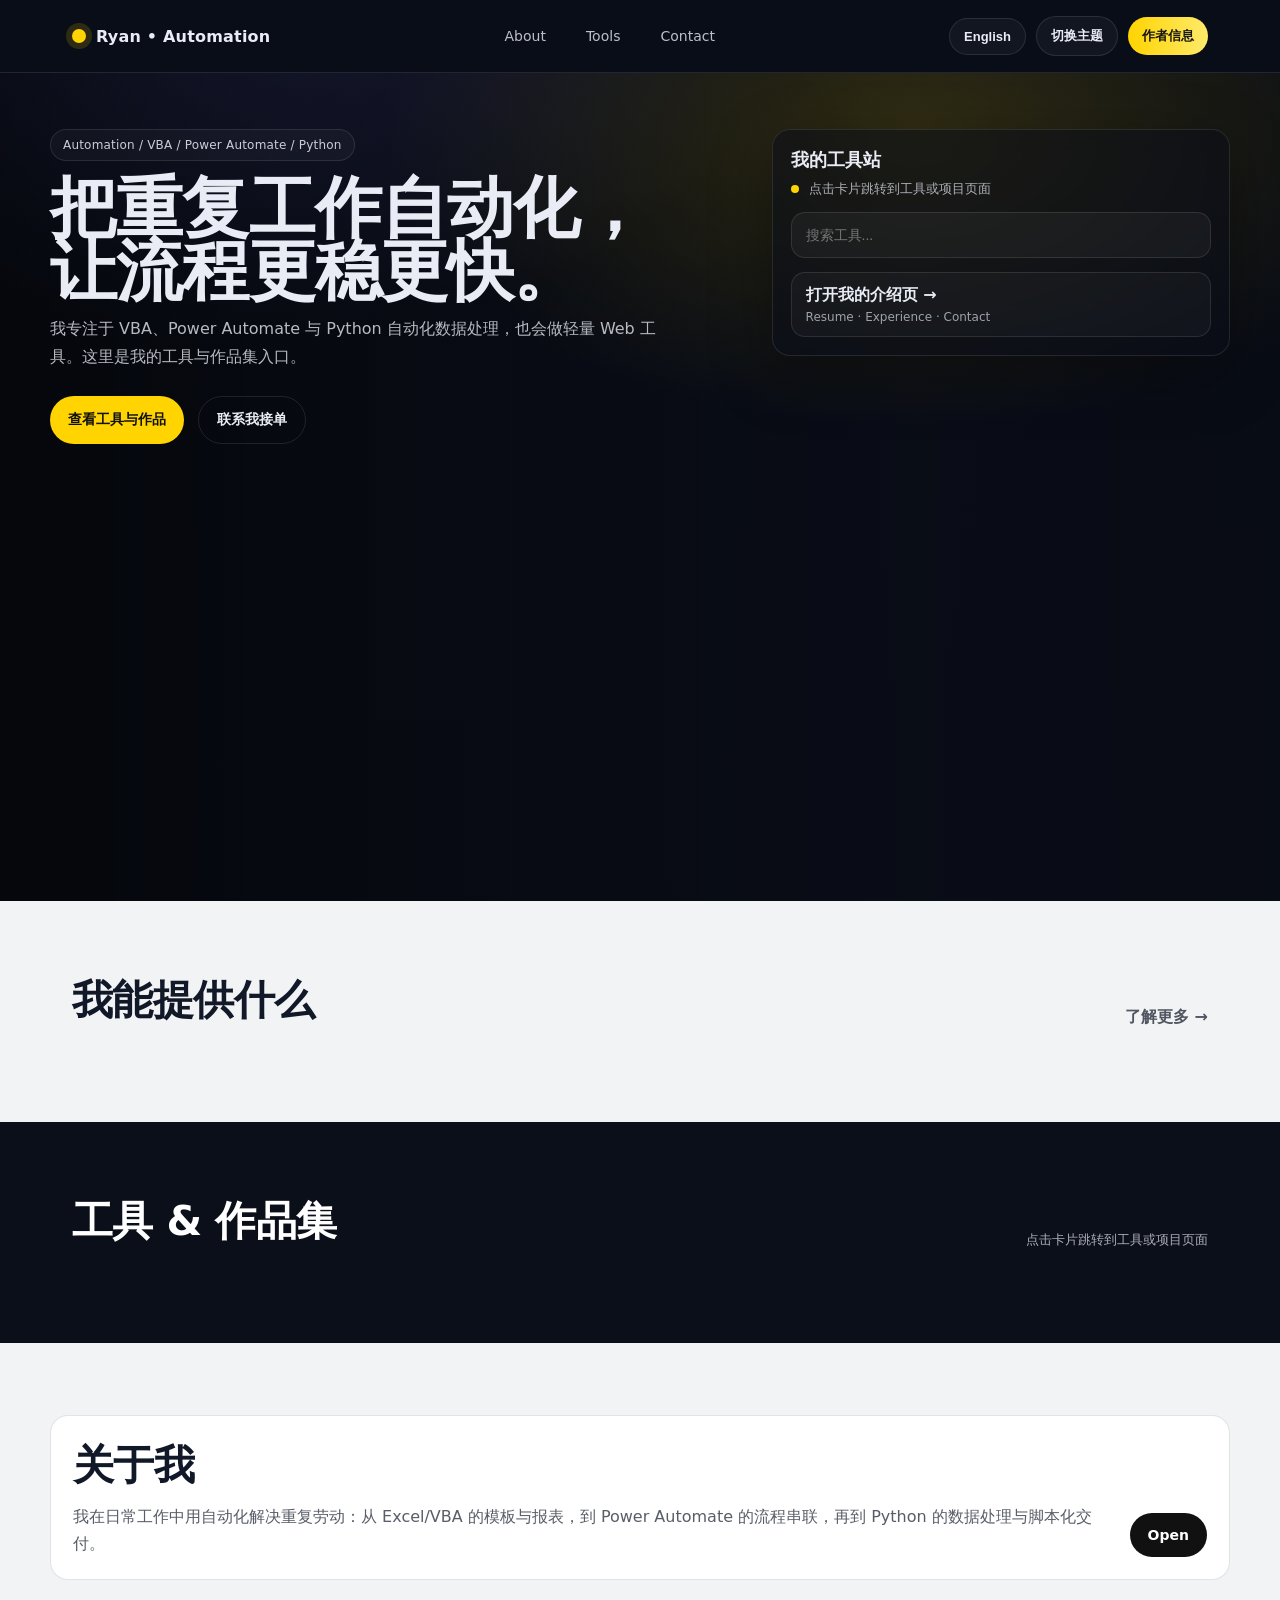
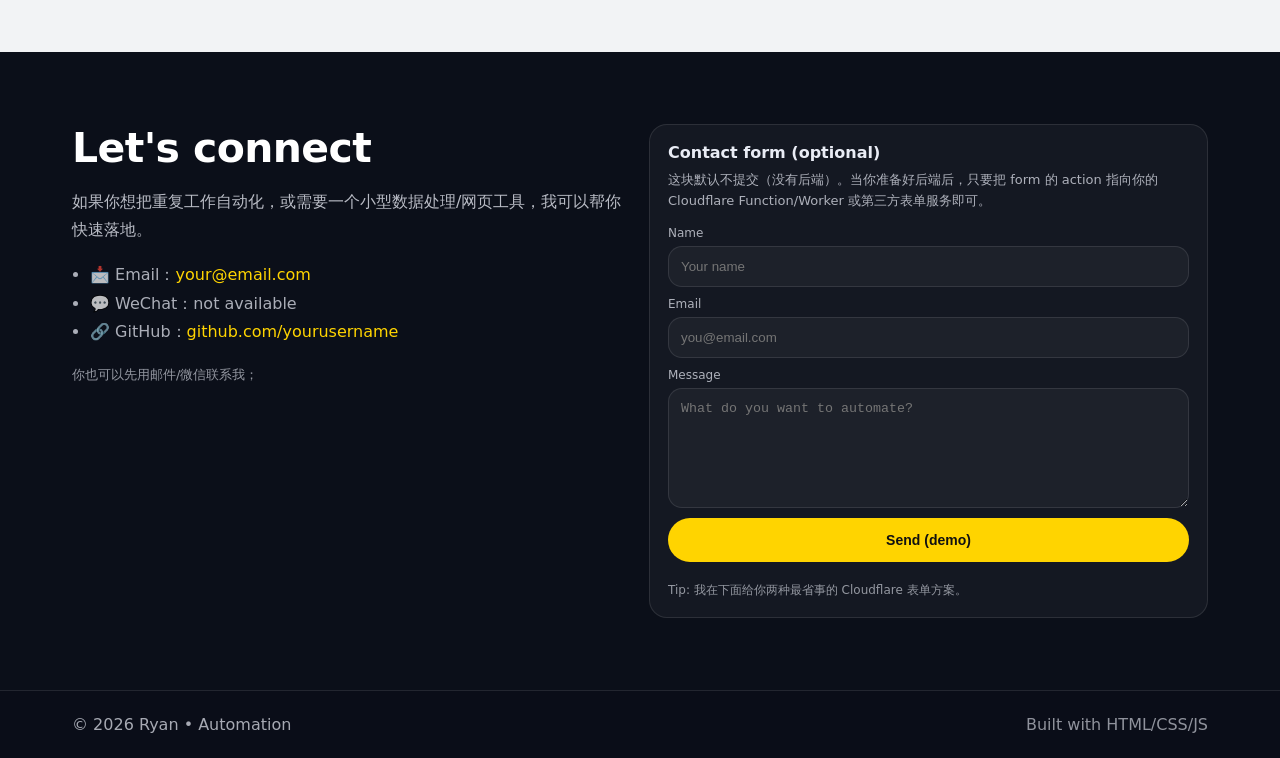
==== commit efbf983e: "fix" ====
--- a/index.html
+++ b/index.html
@@ -69,7 +69,7 @@
             </div>
 
             <div class="proof-card__mini">
-              <a class="mini-link" href="about_v3.html">
+              <a class="mini-link" href="about.html">
                 <span class="mini-link__k" id="aboutCta">打开我的介绍页 →</span>
                 <span class="mini-link__s">Resume · Experience · Contact</span>
               </a>
@@ -84,7 +84,7 @@
       <div class="container">
         <div class="section__head">
           <h2 id="servicesTitle" class="section__title">我能提供什么</h2>
-          <a id="servicesLink" class="section__link" href="about_v3.html#services">了解更多 →</a>
+          <a id="servicesLink" class="section__link" href="about.html#services">了解更多 →</a>
         </div>
 
         <div id="servicesGrid" class="services-grid"></div>
@@ -112,7 +112,7 @@
             我在日常工作中用自动化解决重复劳动：从 Excel/VBA 的模板与报表，到 Power Automate 的流程串联，再到 Python 的数据处理与脚本化交付。
           </p>
         </div>
-        <a class="btn btn--dark" href="about_v3.html" id="aboutCtaBtn">Open</a>
+        <a class="btn btn--dark" href="about.html" id="aboutCtaBtn">Open</a>
       </div>
     </section>
 
@@ -126,13 +126,13 @@
           </p>
 
           <ul class="contact__list">
-            <li>📩 Email：<a href="mailto:your@email.com">your@email.com</a></li>
-            <li>💬 WeChat：your_wechat</li>
-            <li>🔗 GitHub：<a href="https://github.com/yourusername" target="_blank" rel="noreferrer">github.com/yourusername</a></li>
+            <li>📩 Email：<a href="ryanwood@gmail.com">your@email.com</a></li>
+            <li>💬 WeChat：not available</li>
+            <li>🔗 GitHub：<a href="https://github.com/RyanWood1231" target="_blank" rel="noreferrer">github.com/yourusername</a></li>
           </ul>
 
           <p id="contactNote" class="contact__note">
-            你也可以先用邮件/微信联系我；如果你想启用表单，我可以帮你接 Cloudflare 的后端。
+            你也可以先用邮件/微信联系我；
           </p>
         </div>
 
@@ -181,7 +181,7 @@
       </div>
       <p id="authorText" class="modal__body">嗨，这里是 Ryan。</p>
       <div class="modal__actions">
-        <a class="btn btn--yellow" href="about_v3.html">Open About Page</a>
+        <a class="btn btn--yellow" href="about.html">Open About Page</a>
         <a class="btn btn--ghost" href="#contact">Contact</a>
       </div>
     </div>
@@ -190,6 +190,6 @@
   <script>
     document.getElementById("footerYear").textContent = new Date().getFullYear();
   </script>
-  <script src="app_v3.js"></script>
+  <script src="app.js"></script>
 </body>
 </html>
--- a/style.css
+++ b/style.css
@@ -1,8 +1,5 @@
 /* =========================================================
-   Ryan's Tool Hub – v3 (Yeti-inspired)
-   - Dark hero with yellow CTA
-   - Light services section with large cards
-   - Unified layout for subpages (.tool-page)
+   Ryan's Tool Hub – v3 
    ========================================================= */
 
 :root{
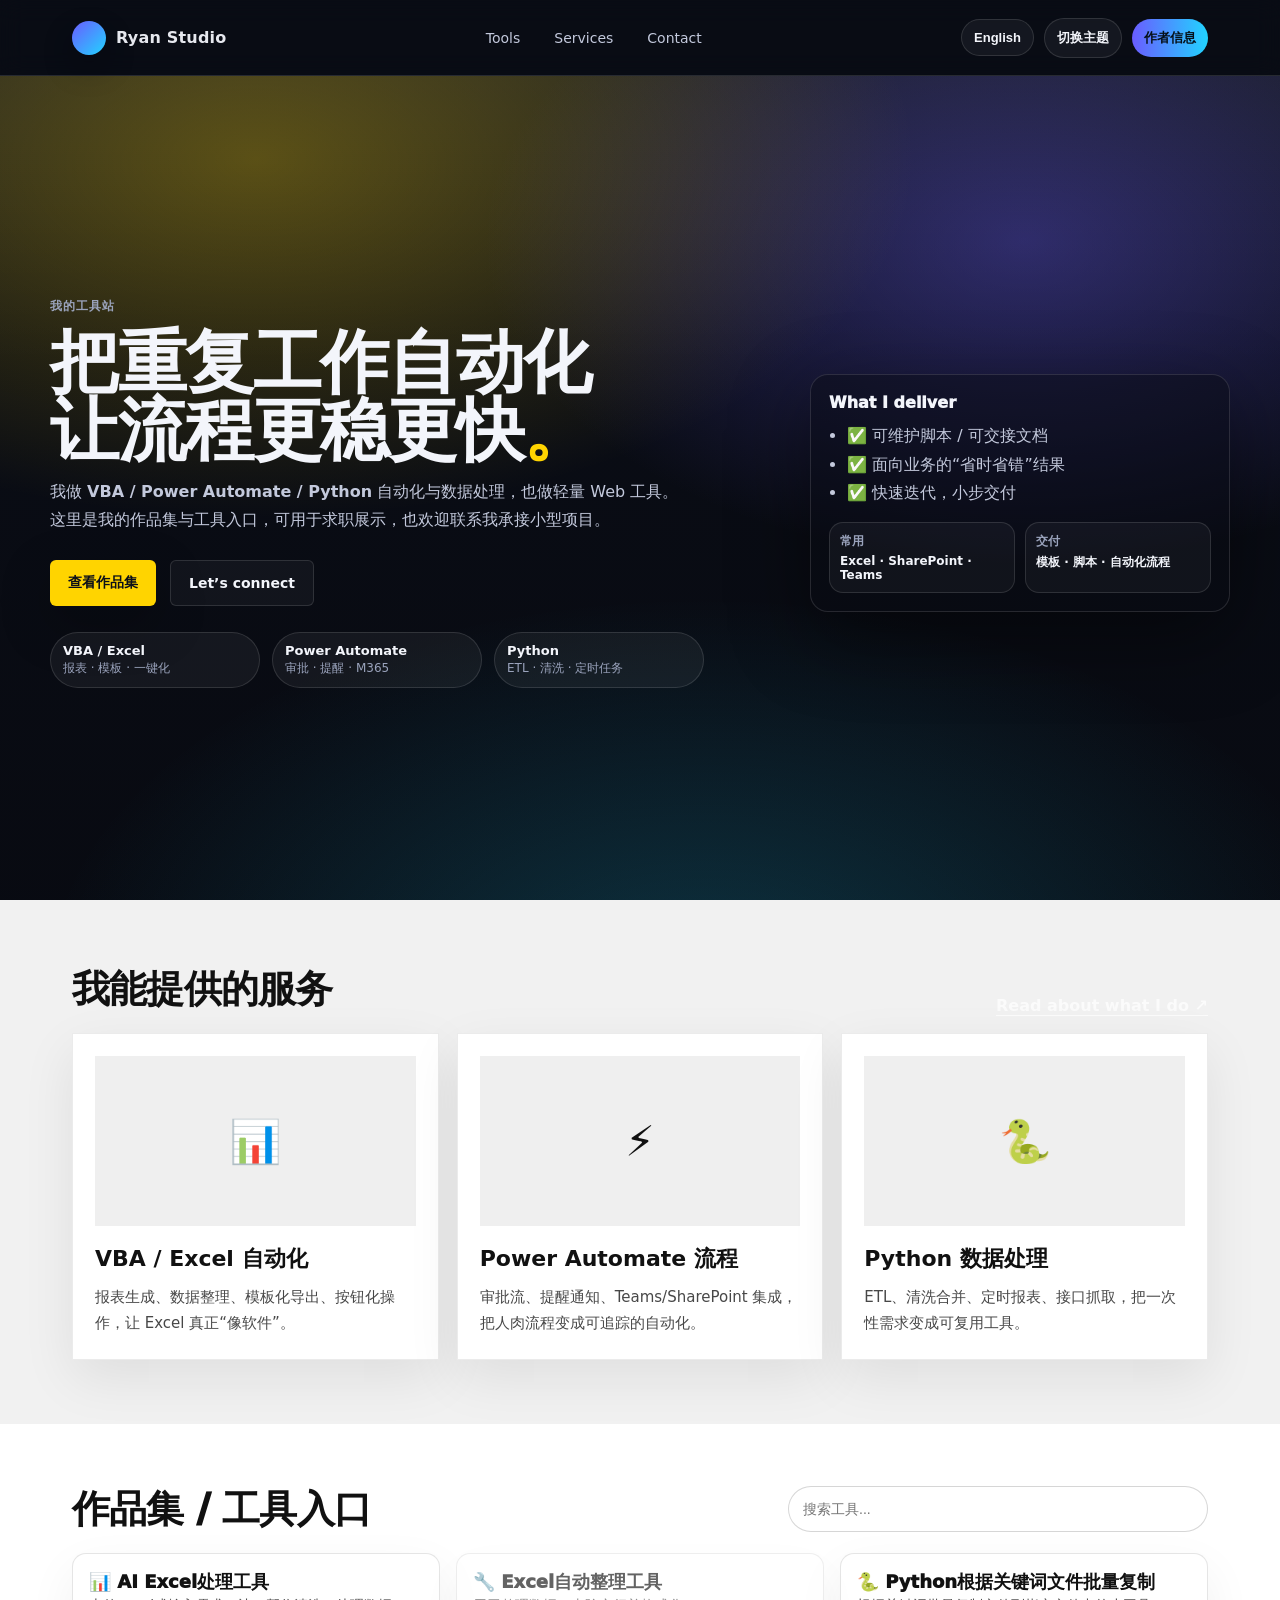
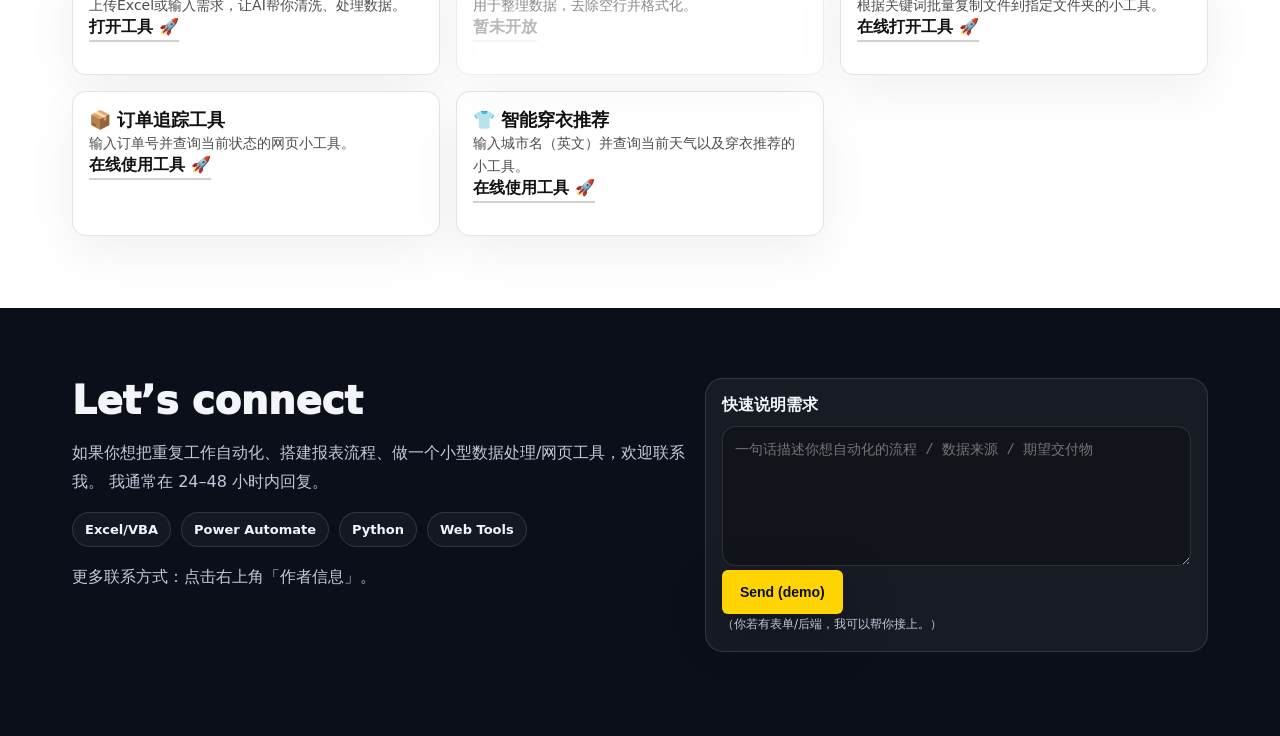
==== commit b591fc3c: "update" ====
--- a/index.html
+++ b/index.html
@@ -8,21 +8,20 @@
   <link rel="stylesheet" href="style.css" />
 </head>
 <body>
-  <!-- Topbar -->
   <header class="topbar">
     <div class="container topbar__inner">
       <a class="brand" href="index.html" aria-label="Home">
-        <span class="brand__dot" aria-hidden="true"></span>
-        <span id="brandText">Ryan • Automation</span>
+        <span class="brand__mark" aria-hidden="true"></span>
+        <span class="brand__text">Ryan Studio</span>
       </a>
 
       <nav class="navlinks" aria-label="Primary">
-        <a id="navAbout" href="#services">About</a>
-        <a id="navTools" href="#tools">Tools</a>
-        <a id="navContact" href="#contact">Contact</a>
+        <a href="#tools" class="navlink">Tools</a>
+        <a href="#services" class="navlink">Services</a>
+        <a href="#contact" class="navlink">Contact</a>
       </nav>
 
-      <div class="topbar__actions">
+      <div class="topbar__actions" id="buttonContainer">
         <button id="langToggleBtn" class="pill" type="button">English</button>
         <button id="themeToggleBtn" class="pill" type="button">切换主题</button>
         <button id="authorBtn" class="pill pill--solid" type="button">作者信息</button>
@@ -30,166 +29,148 @@
     </div>
   </header>
 
-  <!-- HERO -->
-  <main id="top">
-    <section class="hero">
-      <div class="hero__bg" aria-hidden="true"></div>
+  <!-- HERO (Yeti-like: full-bleed background + huge headline + CTA) -->
+  <section class="hero" id="top" aria-label="Hero">
+    <div class="hero__bg" aria-hidden="true"></div>
+    <div class="container hero__inner">
+      <div class="hero__left">
+        <div class="eyebrow" id="pageTitle">我的工具站</div>
 
-      <div class="container hero__inner">
-        <div class="hero__left">
-          <div id="heroEyebrow" class="hero__eyebrow">Automation / VBA / Power Automate / Python</div>
+        <h1 class="hero__headline">
+          把重复工作自动化<br/>
+          让流程更稳更快<span class="dot">。</span>
+        </h1>
 
-          <h1 id="heroHeadline" class="hero__headline">
-            <span>把重复工作自动化，</span><br/>
-            <span>让流程更稳更快。</span>
-          </h1>
+        <p class="hero__sub">
+          我做 <strong>VBA / Power Automate / Python</strong> 自动化与数据处理，也做轻量 Web 工具。
+          这里是我的作品集与工具入口，可用于求职展示，也欢迎联系我承接小型项目。
+        </p>
 
-          <p id="heroSub" class="hero__sub">
-            我专注于 VBA、Power Automate 与 Python 自动化数据处理，也会做轻量 Web 工具。这里是我的工具与作品集入口。
-          </p>
-
-          <div class="hero__cta">
-            <a id="ctaPrimary" class="btn btn--yellow" href="#tools">查看工具与作品</a>
-            <a id="ctaSecondary" class="btn btn--ghost" href="#contact">联系我接单</a>
-          </div>
-
-          <div id="heroBadges" class="hero__badges"></div>
+        <div class="hero__cta">
+          <a class="cta cta--primary" href="#tools">查看作品集</a>
+          <a class="cta cta--ghost" href="#contact">Let’s connect</a>
         </div>
 
-        <aside class="hero__right" aria-label="Quick facts">
-          <div class="proof-card">
-            <div class="proof-card__title" id="pageTitle">我的工具站</div>
-            <div class="proof-card__desc">
-              <span class="dot"></span>
-              <span id="toolsHint">点击卡片跳转到工具或项目页面</span>
-            </div>
-
-            <div class="searchbar">
-              <input id="searchInput" type="text" placeholder="搜索工具..." autocomplete="off" />
-            </div>
-
-            <div class="proof-card__mini">
-              <a class="mini-link" href="about.html">
-                <span class="mini-link__k" id="aboutCta">打开我的介绍页 →</span>
-                <span class="mini-link__s">Resume · Experience · Contact</span>
-              </a>
-            </div>
+        <div class="hero__badges" aria-label="Highlights">
+          <div class="badge">
+            <div class="badge__k">VBA / Excel</div>
+            <div class="badge__t">报表 · 模板 · 一键化</div>
           </div>
-        </aside>
-      </div>
-    </section>
-
-    <!-- SERVICES (Yeti-like) -->
-    <section id="services" class="section section--light">
-      <div class="container">
-        <div class="section__head">
-          <h2 id="servicesTitle" class="section__title">我能提供什么</h2>
-          <a id="servicesLink" class="section__link" href="about.html#services">了解更多 →</a>
-        </div>
-
-        <div id="servicesGrid" class="services-grid"></div>
-      </div>
-    </section>
-
-    <!-- TOOLS -->
-    <section id="tools" class="section section--dark">
-      <div class="container">
-        <div class="section__head">
-          <h2 id="toolsTitle" class="section__title section__title--light">工具 & 作品集</h2>
-          <div class="section__hint" id="toolsHint2">点击卡片跳转到工具或项目页面</div>
-        </div>
-
-        <div id="toolsContainer" class="tools-grid" aria-live="polite"></div>
-      </div>
-    </section>
-
-    <!-- ABOUT (short) -->
-    <section id="about" class="section section--light">
-      <div class="container about-slab">
-        <div>
-          <h2 id="aboutTitle" class="section__title">关于我</h2>
-          <p id="aboutBody" class="about-slab__text">
-            我在日常工作中用自动化解决重复劳动：从 Excel/VBA 的模板与报表，到 Power Automate 的流程串联，再到 Python 的数据处理与脚本化交付。
-          </p>
-        </div>
-        <a class="btn btn--dark" href="about.html" id="aboutCtaBtn">Open</a>
-      </div>
-    </section>
-
-    <!-- CONTACT -->
-    <section id="contact" class="section section--dark">
-      <div class="container contact">
-        <div class="contact__left">
-          <h2 id="contactTitle" class="section__title section__title--light">Let's connect</h2>
-          <p id="contactBody" class="contact__lead">
-            如果你想把重复工作自动化，或需要一个小型数据处理/网页工具，我可以帮你快速落地。
-          </p>
-
-          <ul class="contact__list">
-            <li>📩 Email：<a href="ryanwood@gmail.com">your@email.com</a></li>
-            <li>💬 WeChat：not available</li>
-            <li>🔗 GitHub：<a href="https://github.com/RyanWood1231" target="_blank" rel="noreferrer">github.com/yourusername</a></li>
-          </ul>
-
-          <p id="contactNote" class="contact__note">
-            你也可以先用邮件/微信联系我；
-          </p>
-        </div>
-
-        <div class="contact__right">
-          <div class="form-card">
-            <div class="form-card__title">Contact form (optional)</div>
-            <div class="form-card__desc">
-              这块默认不提交（没有后端）。当你准备好后端后，只要把 form 的 action 指向你的 Cloudflare Function/Worker 或第三方表单服务即可。
-            </div>
-
-            <form class="form" onsubmit="return false;">
-              <label class="field">
-                <span>Name</span>
-                <input type="text" placeholder="Your name" />
-              </label>
-              <label class="field">
-                <span>Email</span>
-                <input type="email" placeholder="you@email.com" />
-              </label>
-              <label class="field">
-                <span>Message</span>
-                <textarea placeholder="What do you want to automate?"></textarea>
-              </label>
-              <button class="btn btn--yellow" type="button">Send (demo)</button>
-              <div class="form-card__foot">Tip: 我在下面给你两种最省事的 Cloudflare 表单方案。</div>
-            </form>
+          <div class="badge">
+            <div class="badge__k">Power Automate</div>
+            <div class="badge__t">审批 · 提醒 · M365</div>
+          </div>
+          <div class="badge">
+            <div class="badge__k">Python</div>
+            <div class="badge__t">ETL · 清洗 · 定时任务</div>
           </div>
         </div>
       </div>
-    </section>
 
-    <footer class="footer">
-      <div class="container footer__inner">
-        <span>© <span id="footerYear"></span> Ryan • Automation</span>
-        <span class="footer__muted">Built with HTML/CSS/JS</span>
+      <div class="hero__right" id="about">
+        <div class="awardPanel" aria-label="Proof">
+          <div class="awardPanel__title">What I deliver</div>
+          <ul class="awardPanel__list">
+            <li>✅ 可维护脚本 / 可交接文档</li>
+            <li>✅ 面向业务的“省时省错”结果</li>
+            <li>✅ 快速迭代，小步交付</li>
+          </ul>
+
+          <div class="awardPanel__mini">
+            <div class="mini">
+              <div class="mini__k">常用</div>
+              <div class="mini__t">Excel · SharePoint · Teams</div>
+            </div>
+            <div class="mini">
+              <div class="mini__k">交付</div>
+              <div class="mini__t">模板 · 脚本 · 自动化流程</div>
+            </div>
+          </div>
+        </div>
       </div>
-    </footer>
-  </main>
+    </div>
+  </section>
 
-  <!-- Author modal -->
-  <div id="authorModal" class="modal" aria-hidden="true">
-    <div id="authorModalContent" class="modal__content" role="dialog" aria-modal="true" aria-labelledby="authorTitle">
-      <div class="modal__head">
-        <h3 id="authorTitle">关于作者</h3>
-        <button id="authorClose" class="modal__close" aria-label="Close">✕</button>
+  <!-- SERVICES (like Yeti "Services we provide") -->
+  <section class="services" id="services" aria-label="Services">
+    <div class="container">
+      <div class="sectionHead">
+        <h2>我能提供的服务</h2>
+        <a class="sectionLink" href="#contact">Read about what I do ↗</a>
       </div>
-      <p id="authorText" class="modal__body">嗨，这里是 Ryan。</p>
-      <div class="modal__actions">
-        <a class="btn btn--yellow" href="about.html">Open About Page</a>
-        <a class="btn btn--ghost" href="#contact">Contact</a>
+
+      <div class="serviceGrid">
+        <article class="serviceCard">
+          <div class="serviceArt" aria-hidden="true">📊</div>
+          <h3>VBA / Excel 自动化</h3>
+          <p>报表生成、数据整理、模板化导出、按钮化操作，让 Excel 真正“像软件”。</p>
+        </article>
+
+        <article class="serviceCard">
+          <div class="serviceArt" aria-hidden="true">⚡</div>
+          <h3>Power Automate 流程</h3>
+          <p>审批流、提醒通知、Teams/SharePoint 集成，把人肉流程变成可追踪的自动化。</p>
+        </article>
+
+        <article class="serviceCard">
+          <div class="serviceArt" aria-hidden="true">🐍</div>
+          <h3>Python 数据处理</h3>
+          <p>ETL、清洗合并、定时报表、接口抓取，把一次性需求变成可复用工具。</p>
+        </article>
       </div>
+    </div>
+  </section>
+
+  <!-- TOOLS / PORTFOLIO CARDS -->
+  <section class="portfolio" id="tools" aria-label="Tools & Projects">
+    <div class="container">
+      <div class="sectionHead sectionHead--tight">
+        <h2>作品集 / 工具入口</h2>
+        <div class="searchWrap">
+          <input type="text" id="searchInput" class="search" placeholder="搜索工具..." />
+        </div>
+      </div>
+
+      <div id="toolsContainer" class="toolsGrid"></div>
+    </div>
+  </section>
+
+  <!-- CONTACT -->
+  <section class="contact" id="contact" aria-label="Contact">
+    <div class="container contact__inner">
+      <div class="contact__copy">
+        <h2>Let’s connect</h2>
+        <p class="muted">
+          如果你想把重复工作自动化、搭建报表流程、做一个小型数据处理/网页工具，欢迎联系我。
+          我通常在 24–48 小时内回复。
+        </p>
+        <div class="contact__chips">
+          <span class="chip">Excel/VBA</span>
+          <span class="chip">Power Automate</span>
+          <span class="chip">Python</span>
+          <span class="chip">Web Tools</span>
+        </div>
+        <p class="muted">更多联系方式：点击右上角「作者信息」。</p>
+      </div>
+
+      <div class="contact__card">
+        <div class="contact__label">快速说明需求</div>
+        <textarea class="contact__textarea" placeholder="一句话描述你想自动化的流程 / 数据来源 / 期望交付物"></textarea>
+        <button class="cta cta--primary" type="button">Send (demo)</button>
+        <div class="muted small">（你若有表单/后端，我可以帮你接上。）</div>
+      </div>
+    </div>
+  </section>
+
+  <!-- AUTHOR MODAL (kept for app.js) -->
+  <div id="authorModal" role="dialog" aria-modal="true" aria-labelledby="authorTitle">
+    <div id="authorModalContent">
+      <span id="authorClose" title="关闭" aria-label="Close">&times;</span>
+      <h2 id="authorTitle">关于作者</h2>
+      <p id="authorText">嗨，这里是Ryan。</p>
     </div>
   </div>
 
-  <script>
-    document.getElementById("footerYear").textContent = new Date().getFullYear();
-  </script>
   <script src="app.js"></script>
 </body>
 </html>
--- a/style.css
+++ b/style.css
@@ -1,565 +1,536 @@
-/* =========================================================
-   Ryan's Tool Hub – v3 
-   ========================================================= */
 
 :root{
   --bg:#0b0f19;
-  --bg2:#0f1629;
-  --text:#e9ecf5;
-  --muted:#a8b0c5;
-  --line:rgba(255,255,255,.10);
-
-  --lightBg:#f2f3f5;
-  --lightPanel:#ffffff;
-  --lightText:#111827;
-  --lightMuted:#4b5563;
-  --lightLine:rgba(17,24,39,.12);
-
-  --yellow:#ffd400;
-  --yellow2:#ffea6a;
+  --text:#f3f5fb;
+  --muted:#c3c9dc;
+  --muted2:#9aa3bc;
+  --line:rgba(255,255,255,.12);
+
+  --brand:#6a5cff;   /* purple */
+  --brand2:#21d4ff;  /* cyan */
+  --accent:#ffd400;  /* yeti-like yellow */
 
   --radius:18px;
-  --shadow: 0 18px 60px rgba(0,0,0,.35);
+  --shadow: 0 24px 80px rgba(0,0,0,.45);
   --max:1180px;
-}
-
-body.light-mode{
-  --bg:#f7f7fb;
-  --bg2:#ffffff;
-  --text:#111827;
-  --muted:#4b5563;
-  --line:rgba(17,24,39,.12);
-
-  --lightBg:#ffffff;
-  --lightPanel:#ffffff;
-  --lightText:#111827;
-  --lightMuted:#4b5563;
-  --lightLine:rgba(17,24,39,.12);
+
+  --topbarH:76px;
 }
 
 *{box-sizing:border-box}
 html,body{height:100%}
 body{
   margin:0;
-  font-family: ui-sans-serif, system-ui, -apple-system, "Segoe UI", Roboto, "Helvetica Neue", Arial;
+  font-family: ui-sans-serif, system-ui, -apple-system, "Segoe UI", Roboto, "Helvetica Neue", Arial, "Noto Sans", "PingFang SC", "Microsoft Yahei";
   color:var(--text);
   background: var(--bg);
 }
 
-a{color:inherit}
+/* light mode (kept compatible with app.js) */
+body.light-mode{
+  --bg:#f7f7fb;
+  --text:#12131a;
+  --muted:#4b556a;
+  --muted2:#5d6780;
+  --line:rgba(0,0,0,.10);
+  background: var(--bg);
+}
+a{color:inherit;text-decoration:none}
+strong{font-weight:800}
 .container{max-width:var(--max); margin:0 auto; padding:0 22px}
 
-/* ---------------- Topbar ---------------- */
+/* ---------------- TOPBAR ---------------- */
 .topbar{
-  position:sticky; top:0; z-index:50;
-  backdrop-filter: blur(10px);
-  background: rgba(10,14,25,.55);
+  position:sticky; top:0; z-index:20;
+  height:var(--topbarH);
   border-bottom:1px solid var(--line);
-}
-body.light-mode .topbar{
-  background: rgba(255,255,255,.70);
-  border-bottom:1px solid var(--line);
-}
+  background: rgba(8,10,17,.45);
+  backdrop-filter: blur(12px);
+}
+body.light-mode .topbar{ background: rgba(255,255,255,.7); }
+
 .topbar__inner{
-  display:flex; align-items:center; justify-content:space-between;
-  gap:16px; height:72px;
+  height:100%;
+  display:flex;
+  align-items:center;
+  justify-content:space-between;
+  gap:14px;
 }
 .brand{
-  display:flex; align-items:center; gap:10px;
-  text-decoration:none; font-weight:800; letter-spacing:.2px;
-}
-.brand__dot{
-  width:14px; height:14px; border-radius:50%;
-  background: var(--yellow);
-  box-shadow: 0 0 0 6px rgba(255,212,0,.15);
-}
+  display:flex;
+  align-items:center;
+  gap:10px;
+  font-weight:900;
+  letter-spacing:.2px;
+  white-space:nowrap;
+}
+.brand__mark{
+  width:34px; height:34px;
+  border-radius:999px;
+  background: linear-gradient(135deg, var(--brand), var(--brand2));
+  box-shadow: 0 14px 30px rgba(0,0,0,.25);
+}
+.brand__text{opacity:.95}
+
 .navlinks{
-  display:flex; gap:20px; align-items:center;
-  color: rgba(233,236,245,.80);
+  display:flex;
+  align-items:center;
+  gap:18px;
+  justify-content:center;
+  flex:1;
+}
+.navlink{
+  color:var(--muted);
   font-size:14px;
-}
-body.light-mode .navlinks{ color: rgba(17,24,39,.70); }
-.navlinks a{ text-decoration:none; padding:8px 10px; border-radius:999px; }
-.navlinks a:hover{ background: rgba(255,255,255,.06); }
-body.light-mode .navlinks a:hover{ background: rgba(17,24,39,.06); }
-
-.topbar__actions{ display:flex; gap:10px; align-items:center; flex-wrap:wrap; justify-content:flex-end; }
-
-/* pills */
+  padding:10px 8px;
+  border-radius:999px;
+}
+.navlink:hover{
+  color:var(--text);
+  background: rgba(255,255,255,.06);
+}
+
+.topbar__actions{
+  display:flex;
+  align-items:center;
+  gap:10px;
+  flex-wrap:wrap; /* fixes overlap */
+  justify-content:flex-end;
+  min-width: 220px;
+}
+
 .pill{
-  border:1px solid var(--line);
-  background: rgba(255,255,255,.04);
-  color:var(--text);
-  padding:10px 14px;
+  appearance:none;
+  border:1px solid var(--line);
+  background: rgba(255,255,255,.05);
+  color: var(--text);
+  font-weight:750;
   border-radius:999px;
-  font-weight:700; font-size:13px;
+  padding:10px 12px;
+  font-size:13px;
   cursor:pointer;
-}
-body.light-mode .pill{
-  background: rgba(17,24,39,.04);
-}
+  white-space:nowrap;
+}
+body.light-mode .pill{ background: rgba(0,0,0,.04); }
 .pill:hover{ transform: translateY(-1px); }
+.pill:active{ transform: translateY(0px); }
+
 .pill--solid{
   border:0;
-  background: linear-gradient(90deg, var(--yellow), var(--yellow2));
-  color:#161616;
-}
-
-/* responsive topbar */
-@media (max-width: 980px){
-  .navlinks{ display:none; }
-}
-
-/* ---------------- Buttons ---------------- */
-.btn{
-  display:inline-flex; align-items:center; justify-content:center;
-  gap:8px;
-  padding:14px 18px;
-  border-radius:999px;
-  font-weight:800;
-  font-size:14px;
-  border:1px solid var(--line);
-  text-decoration:none;
-  cursor:pointer;
-}
-.btn:hover{ transform: translateY(-1px); }
-.btn:active{ transform: translateY(0); }
-
-.btn--yellow{
-  border:0;
-  background: var(--yellow);
-  color:#111;
-}
-.btn--ghost{
-  background: transparent;
-  color: var(--text);
-}
-body.light-mode .btn--ghost{
-  color: var(--text);
-}
-.btn--dark{
-  border:0;
-  background:#111;
-  color:#fff;
-}
-
-/* ---------------- Hero ---------------- */
+  background: linear-gradient(90deg, var(--brand), var(--brand2));
+  color:#061018;
+}
+
+/* Small screens: hide center nav to prevent crowding */
+@media (max-width: 860px){
+  .navlinks{display:none}
+  .topbar__actions{min-width:unset}
+}
+
+/* ---------------- HERO ---------------- */
 .hero{
   position:relative;
-  min-height: calc(100vh - 72px);
+  min-height: calc(100vh - var(--topbarH));
   display:flex;
   align-items:stretch;
   overflow:hidden;
 }
 .hero__bg{
   position:absolute; inset:0;
+  /* "mountain-ish" layered gradients (no external image) */
   background:
-    radial-gradient(900px 500px at 70% 10%, rgba(255,212,0,.18), transparent 55%),
-    radial-gradient(900px 600px at 20% -10%, rgba(120,120,255,.22), transparent 60%),
-    linear-gradient(180deg, rgba(10,14,25,.55), rgba(10,14,25,.90));
-  transform: scale(1.06);
-}
-.hero__bg::after{
-  content:"";
-  position:absolute; inset:0;
+    radial-gradient(1100px 600px at 20% 10%, rgba(255,212,0,.30), transparent 60%),
+    radial-gradient(900px 540px at 80% 20%, rgba(106,92,255,.35), transparent 60%),
+    radial-gradient(1200px 700px at 55% 110%, rgba(33,212,255,.20), transparent 55%),
+    linear-gradient(180deg, rgba(255,255,255,.06), rgba(255,255,255,0) 35%),
+    linear-gradient(180deg, rgba(8,10,17,.35), rgba(8,10,17,.92));
+}
+body.light-mode .hero__bg{
   background:
-    linear-gradient(90deg, rgba(0,0,0,.55) 0%, rgba(0,0,0,.25) 40%, rgba(0,0,0,.10) 70%, rgba(0,0,0,.18) 100%);
-}
-body.light-mode .hero{
-  min-height: auto;
-}
-body.light-mode .hero__bg{
-  background: linear-gradient(180deg, #fff, #f7f7fb);
-}
-body.light-mode .hero__bg::after{ display:none; }
+    radial-gradient(1100px 600px at 20% 10%, rgba(255,212,0,.25), transparent 60%),
+    radial-gradient(900px 540px at 80% 20%, rgba(106,92,255,.22), transparent 60%),
+    radial-gradient(1200px 700px at 55% 110%, rgba(33,212,255,.16), transparent 55%),
+    linear-gradient(180deg, rgba(255,255,255,.9), rgba(255,255,255,.75));
+}
 
 .hero__inner{
   position:relative;
   width:100%;
-  padding: 56px 0 44px;
   display:grid;
-  grid-template-columns: 1.2fr .8fr;
-  gap:34px;
-  align-items: start;
-}
-
-.hero__eyebrow{
+  grid-template-columns: 1.25fr .75fr;
+  gap:26px;
+  align-items:center;
+  padding: 58px 0 48px;
+}
+.eyebrow{
+  color: var(--muted2);
+  font-weight:800;
+  letter-spacing:.08em;
+  text-transform:uppercase;
+  font-size:12px;
+}
+.hero__headline{
+  margin: 14px 0 14px;
+  font-size: clamp(44px, 5.4vw, 74px);
+  line-height: .98;
+  font-weight: 950;
+  letter-spacing:-.02em;
+}
+.dot{ color: var(--accent); }
+
+.hero__sub{
+  margin: 0;
+  max-width: 62ch;
+  color: var(--muted);
+  font-size: 16px;
+  line-height: 1.75;
+}
+
+.hero__cta{
+  display:flex;
+  gap:14px;
+  align-items:center;
+  margin-top: 26px;
+}
+
+.cta{
   display:inline-flex;
-  gap:8px;
-  padding:8px 12px;
-  border:1px solid var(--line);
-  border-radius:999px;
-  font-size:12px;
-  letter-spacing:.2px;
-  color: rgba(233,236,245,.86);
-  background: rgba(255,255,255,.03);
-}
-body.light-mode .hero__eyebrow{
-  color: rgba(17,24,39,.70);
-  background: rgba(17,24,39,.03);
-}
-
-.hero__headline{
-  margin:16px 0 12px;
-  font-size: clamp(42px, 5.2vw, 78px);
-  line-height: 0.95;
-  letter-spacing: -0.8px;
-  font-weight: 900;
-}
-.hero__sub{
-  margin:0;
-  max-width: 62ch;
-  color: rgba(233,236,245,.78);
-  font-size:16px;
-  line-height:1.7;
-}
-body.light-mode .hero__sub{ color: rgba(17,24,39,.70); }
-
-.hero__cta{ display:flex; gap:14px; margin-top:26px; flex-wrap:wrap; }
+  align-items:center;
+  justify-content:center;
+  padding: 14px 18px;
+  border-radius: 6px; /* squarer, more yeti-like */
+  font-weight: 850;
+  font-size: 14px;
+  border:1px solid var(--line);
+  cursor:pointer;
+  user-select:none;
+}
+.cta--primary{
+  border:0;
+  background: var(--accent);
+  color:#0b0f19;
+  box-shadow: 0 18px 50px rgba(0,0,0,.25);
+}
+.cta--ghost{
+  background: rgba(255,255,255,.04);
+}
+.cta:hover{ transform: translateY(-1px); }
+.cta:active{ transform: translateY(0px); }
 
 .hero__badges{
+  margin-top: 26px;
   display:flex;
   gap:12px;
   flex-wrap:wrap;
-  margin-top:26px;
 }
 .badge{
   border:1px solid var(--line);
+  background: rgba(255,255,255,.05);
+  border-radius: 999px;
+  padding: 10px 12px;
+  min-width: 210px;
+}
+body.light-mode .badge{ background: rgba(0,0,0,.03); }
+.badge__k{ font-weight:900; font-size:13px; }
+.badge__t{ color: var(--muted2); font-size:12px; margin-top:2px; }
+
+.hero__right{
+  display:flex;
+  justify-content:flex-end;
+}
+.awardPanel{
+  width:100%;
+  max-width: 420px;
+  border:1px solid var(--line);
+  background: rgba(10,12,20,.48);
+  border-radius: var(--radius);
+  box-shadow: var(--shadow);
+  padding: 18px;
+}
+body.light-mode .awardPanel{ background: rgba(255,255,255,.75); }
+
+.awardPanel__title{
+  font-weight:950;
+  font-size: 16px;
+  margin-bottom: 10px;
+}
+.awardPanel__list{
+  margin:0;
+  padding-left: 18px;
+  color: var(--muted);
+  line-height: 1.8;
+}
+.awardPanel__mini{
+  margin-top: 14px;
+  display:grid;
+  grid-template-columns: 1fr 1fr;
+  gap:10px;
+}
+.mini{
+  border:1px solid var(--line);
+  border-radius: 14px;
+  padding:10px;
   background: rgba(255,255,255,.04);
-  padding:12px 14px;
+}
+body.light-mode .mini{ background: rgba(0,0,0,.03); }
+.mini__k{ font-weight:900; font-size:12px; color: var(--muted2); }
+.mini__t{ font-weight:800; font-size:12px; margin-top:4px; }
+
+@media (max-width: 980px){
+  .hero__inner{ grid-template-columns: 1fr; padding: 42px 0 30px; }
+  .hero__right{ justify-content:flex-start; }
+  .badge{ min-width: unset; }
+}
+
+/* ---------------- SECTION HEAD ---------------- */
+.sectionHead{
+  display:flex;
+  align-items:flex-end;
+  justify-content:space-between;
+  gap:16px;
+  margin: 0 0 18px;
+}
+.sectionHead--tight{ align-items:center; }
+.sectionHead h2{
+  margin:0;
+  font-size: clamp(30px, 3vw, 46px);
+  font-weight: 950;
+  letter-spacing:-.02em;
+}
+.sectionLink{
+  color: rgba(0,0,0,.7);
+  font-weight: 850;
+  text-decoration: underline;
+  text-underline-offset: 4px;
+}
+body:not(.light-mode) .sectionLink{ color: rgba(255,255,255,.7); }
+.sectionLink:hover{ opacity:.9 }
+
+/* ---------------- SERVICES (light like Yeti) ---------------- */
+.services{
+  background: #f1f1f1;
+  color:#111;
+  padding: 64px 0;
+}
+body.light-mode .services{ background: #f1f1f1; }
+body:not(.light-mode) .services{ background: #f1f1f1; color:#111; } /* keep Yeti-like even in dark mode */
+
+.serviceGrid{
+  display:grid;
+  grid-template-columns: repeat(3, minmax(0,1fr));
+  gap: 18px;
+}
+.serviceCard{
+  background:#fff;
+  border: 1px solid rgba(0,0,0,.08);
+  border-radius: 0px; /* Yeti has sharp cards */
+  padding: 22px;
+  min-height: 320px;
+  box-shadow: 0 18px 50px rgba(0,0,0,.08);
+}
+.serviceArt{
+  width:100%;
+  height:170px;
+  background: #efefef;
+  display:flex;
+  align-items:center;
+  justify-content:center;
+  font-size:42px;
+  margin-bottom: 18px;
+}
+.serviceCard h3{
+  margin:0 0 10px;
+  font-size: 22px;
+  font-weight: 900;
+}
+.serviceCard p{
+  margin:0;
+  color: rgba(0,0,0,.72);
+  line-height: 1.75;
+  font-size: 15px;
+}
+@media (max-width: 980px){
+  .serviceGrid{ grid-template-columns: 1fr; }
+  .serviceCard{ min-height: unset; }
+}
+
+/* ---------------- PORTFOLIO / TOOLS ---------------- */
+.portfolio{
+  padding: 60px 0 72px;
+  background: #ffffff;
+  color:#111;
+}
+body:not(.light-mode) .portfolio{ background:#ffffff; color:#111; }
+.searchWrap{ display:flex; align-items:center; justify-content:flex-end; }
+.search{
+  width:min(420px, 70vw);
+  padding: 14px 14px;
+  border-radius: 999px;
+  border:1px solid rgba(0,0,0,.16);
+  outline:none;
+  font-size: 14px;
+}
+.search:focus{ border-color: rgba(0,0,0,.35); }
+
+.toolsGrid{
+  display:grid;
+  grid-template-columns: repeat(3, minmax(0,1fr));
+  gap: 16px;
+}
+@media (max-width: 980px){
+  .toolsGrid{ grid-template-columns: 1fr; }
+}
+
+.tool-card{
+  background:#fff;
+  border:1px solid rgba(0,0,0,.10);
   border-radius: 14px;
-  min-width: 220px;
-}
-body.light-mode .badge{
-  background: rgba(17,24,39,.03);
-}
-.badge__kpi{ font-weight:900; font-size:13px; }
-.badge__label{ color: rgba(233,236,245,.72); font-size:12px; margin-top:4px; line-height:1.4; }
-body.light-mode .badge__label{ color: rgba(17,24,39,.65); }
-
-/* right proof card */
-.proof-card{
-  border:1px solid var(--line);
-  border-radius: var(--radius);
-  background: rgba(10,14,25,.55);
-  backdrop-filter: blur(10px);
-  box-shadow: var(--shadow);
-  padding:18px;
-}
-body.light-mode .proof-card{
-  background: rgba(255,255,255,.78);
-}
-.proof-card__title{
-  font-weight:900;
-  font-size:18px;
-  margin-bottom:8px;
-}
-.proof-card__desc{
-  display:flex; gap:10px; align-items:center;
-  color: rgba(233,236,245,.72);
-  font-size:13px;
-  margin-bottom:14px;
-}
-body.light-mode .proof-card__desc{ color: rgba(17,24,39,.65); }
-.dot{
-  width:8px; height:8px; border-radius:50%;
-  background: var(--yellow);
-  flex:0 0 auto;
-}
-.searchbar input{
-  width:100%;
-  padding:14px 14px;
-  border-radius:14px;
-  border:1px solid var(--line);
-  outline:none;
+  padding: 16px;
+  transition: transform .15s ease, box-shadow .15s ease;
+  box-shadow: 0 18px 50px rgba(0,0,0,.06);
+  display:flex;
+  flex-direction:column;
+  gap:10px;
+}
+.tool-card:hover{
+  transform: translateY(-3px);
+  box-shadow: 0 26px 70px rgba(0,0,0,.10);
+}
+.tool-title{
+  margin:0;
+  font-size: 18px;
+  font-weight: 950;
+}
+.tool-desc{
+  margin:0;
+  color: rgba(0,0,0,.7);
+  line-height: 1.65;
+  font-size: 14px;
+}
+.tool-link{
+  margin-top:auto;
+}
+.tool-link a{
+  display:inline-flex;
+  align-items:center;
+  gap:8px;
+  font-weight: 900;
+  color:#111;
+  text-decoration:none;
+  border-bottom: 2px solid rgba(0,0,0,.18);
+  padding-bottom: 2px;
+}
+.tool-link a:hover{ border-bottom-color: rgba(0,0,0,.5); }
+.tool-link a.disabled{
+  opacity:.45;
+  pointer-events:none;
+  border-bottom-color: rgba(0,0,0,.12);
+}
+
+/* ---------------- CONTACT ---------------- */
+.contact{
+  padding: 70px 0 84px;
+  background: #0b0f19;
+  color: var(--text);
+}
+body.light-mode .contact{ background:#ffffff; color:#111; border-top: 1px solid rgba(0,0,0,.08); }
+
+.contact__inner{
+  display:grid;
+  grid-template-columns: 1.1fr .9fr;
+  gap: 18px;
+  align-items:start;
+}
+.contact__copy h2{
+  margin:0 0 10px;
+  font-size: clamp(30px, 3vw, 46px);
+  font-weight: 950;
+}
+.muted{ color: var(--muted); line-height:1.8; }
+body.light-mode .muted{ color: rgba(0,0,0,.7); }
+.small{ font-size: 12px; }
+
+.contact__chips{ display:flex; flex-wrap:wrap; gap:10px; margin:16px 0 10px; }
+.chip{
+  border:1px solid var(--line);
+  border-radius: 999px;
+  padding: 9px 12px;
+  font-weight: 850;
+  font-size: 13px;
   background: rgba(255,255,255,.04);
-  color: var(--text);
-  font-size:14px;
-}
-body.light-mode .searchbar input{
-  background: rgba(17,24,39,.03);
-}
-.searchbar input:focus{
-  border-color: rgba(255,212,0,.55);
-}
-.proof-card__mini{ margin-top:14px; }
-.mini-link{
-  display:block;
-  text-decoration:none;
-  border:1px solid var(--line);
-  border-radius:14px;
-  padding:12px 14px;
-  background: rgba(255,255,255,.03);
-}
-body.light-mode .mini-link{ background: rgba(17,24,39,.03); }
-.mini-link__k{ font-weight:900; display:block; }
-.mini-link__s{ color: rgba(233,236,245,.65); font-size:12px; margin-top:4px; display:block; }
-body.light-mode .mini-link__s{ color: rgba(17,24,39,.60); }
-
-@media (max-width: 980px){
-  .hero{ min-height:auto; }
-  .hero__inner{ grid-template-columns: 1fr; padding: 40px 0 34px; }
-  .badge{ min-width: 0; flex: 1 1 220px; }
-}
-
-/* ---------------- Sections ---------------- */
-.section{ padding: 72px 0; }
-.section__head{
-  display:flex; align-items:flex-end; justify-content:space-between;
-  gap:18px; margin-bottom:22px;
-}
-.section__title{
-  margin:0;
-  font-size: clamp(28px, 3.2vw, 52px);
-  letter-spacing: -0.6px;
-  font-weight: 900;
-}
-.section__title--light{ color: #fff; }
-.section__link{
-  color: rgba(17,24,39,.72);
-  text-decoration:none;
-  font-weight:800;
-}
-.section__link:hover{ text-decoration: underline; }
-.section__hint{ color: rgba(233,236,245,.72); font-size:13px; }
-body.light-mode .section__hint{ color: rgba(17,24,39,.65); }
-
-.section--light{
-  background: var(--lightBg);
-  color: var(--lightText);
-}
-.section--dark{
-  background: var(--bg);
-  color: var(--text);
-}
-
-/* ---------------- Services ---------------- */
-.services-grid{
-  display:grid;
-  grid-template-columns: repeat(3, minmax(0, 1fr));
-  gap: 18px;
-}
-.service-card{
-  background: var(--lightPanel);
-  border: 1px solid var(--lightLine);
-  border-radius: var(--radius);
-  padding: 18px;
-  box-shadow: 0 22px 70px rgba(0,0,0,.08);
-}
-body.light-mode .service-card{
-  box-shadow: 0 22px 70px rgba(0,0,0,.06);
-}
-.service-illus{
-  height: 160px;
-  border-radius: 14px;
-  background:
-    radial-gradient(180px 120px at 30% 30%, rgba(255,212,0,.55), transparent 60%),
-    radial-gradient(240px 140px at 70% 30%, rgba(20,120,255,.20), transparent 60%),
-    #f7f7f7;
-  border: 1px solid rgba(17,24,39,.08);
-  margin-bottom: 16px;
-}
-.service-title{ margin: 0 0 10px; font-size: 20px; font-weight: 900; }
-.service-desc{ margin:0 0 14px; color: rgba(17,24,39,.70); line-height:1.6; }
-
-.tags{ display:flex; flex-wrap:wrap; gap:8px; }
-.tags span{
-  font-size:12px;
-  padding:6px 10px;
-  border-radius:999px;
-  border:1px solid rgba(17,24,39,.12);
-  color: rgba(17,24,39,.72);
-  background: rgba(17,24,39,.03);
-}
-
-@media (max-width: 980px){
-  .services-grid{ grid-template-columns: 1fr; }
-}
-
-/* ---------------- Tools grid ---------------- */
-.tools-grid{
-  display:grid;
-  grid-template-columns: repeat(3, minmax(0, 1fr));
-  gap: 14px;
-}
-.tool-card{
-  display:block;
-  text-decoration:none;
-  border:1px solid var(--line);
-  background: rgba(255,255,255,.04);
+}
+body.light-mode .chip{ border-color: rgba(0,0,0,.12); background: rgba(0,0,0,.03); }
+
+.contact__card{
+  border:1px solid var(--line);
   border-radius: var(--radius);
   padding: 16px;
-  box-shadow: 0 16px 50px rgba(0,0,0,.18);
-  transition: transform .15s ease, border-color .15s ease, background .15s ease;
-}
-.tool-card:hover{
-  transform: translateY(-3px);
-  border-color: rgba(255,212,0,.35);
-  background: rgba(255,255,255,.06);
-}
-.tool-card.disabled{
-  opacity:.55;
-  cursor:not-allowed;
-}
-.tool-card__head{ display:flex; align-items:center; gap:10px; margin-bottom:10px; }
-.tool-icon{
-  width:36px; height:36px; border-radius: 12px;
-  display:flex; align-items:center; justify-content:center;
-  background: rgba(255,212,0,.12);
-  border: 1px solid rgba(255,212,0,.22);
-  font-size:18px;
-}
-.tool-title{ font-weight: 900; font-size: 16px; }
-.tool-desc{
-  color: rgba(233,236,245,.74);
+  background: rgba(255,255,255,.05);
+}
+body.light-mode .contact__card{ background: rgba(0,0,0,.03); border-color: rgba(0,0,0,.12); }
+
+.contact__label{ font-weight: 950; margin-bottom: 10px; }
+.contact__textarea{
+  width:100%;
+  min-height: 140px;
+  border-radius: 14px;
+  border:1px solid var(--line);
+  background: rgba(0,0,0,.25);
+  color: var(--text);
+  padding: 12px;
+  outline:none;
+  font-size: 14px;
   line-height:1.6;
-  font-size: 13px;
-  min-height: 44px;
-}
-.tool-link{
-  margin-top: 12px;
-  font-weight: 900;
-  color: var(--yellow);
-  font-size: 13px;
-}
+}
+body.light-mode .contact__textarea{
+  background: rgba(255,255,255,.85);
+  color:#111;
+  border-color: rgba(0,0,0,.16);
+}
+
 @media (max-width: 980px){
-  .tools-grid{ grid-template-columns: 1fr; }
-}
-
-/* ---------------- About slab ---------------- */
-.about-slab{
-  display:flex;
-  justify-content:space-between;
-  align-items:flex-end;
-  gap:18px;
-  background: var(--lightPanel);
-  border: 1px solid var(--lightLine);
+  .contact__inner{ grid-template-columns: 1fr; }
+}
+
+/* ---------------- MODAL (from your original logic) ---------------- */
+#authorModal {
+  display: none;
+  position: fixed;
+  inset: 0;
+  background-color: rgba(0,0,0,.55);
+  z-index: 999;
+  align-items: center;
+  justify-content: center;
+}
+#authorModal.light-mode{ background-color: rgba(0,0,0,.35); }
+
+#authorModalContent {
+  position: relative;
+  background: #0f1629;
+  color: var(--text);
+  border: 1px solid var(--line);
   border-radius: var(--radius);
   padding: 22px;
-}
-.about-slab__text{
-  margin: 10px 0 0;
-  color: rgba(17,24,39,.70);
-  line-height:1.7;
-}
-@media (max-width: 980px){
-  .about-slab{ flex-direction:column; align-items:flex-start; }
-}
-
-/* ---------------- Contact ---------------- */
-.contact{
-  display:grid;
-  grid-template-columns: 1fr 1fr;
-  gap: 18px;
-  align-items:start;
-}
-.contact__lead{ color: rgba(233,236,245,.78); line-height:1.7; max-width: 60ch; }
-.contact__list{ margin: 18px 0 0; padding-left: 18px; color: rgba(233,236,245,.72); line-height:1.8; }
-.contact__list a{ color: var(--yellow); text-decoration:none; }
-.contact__list a:hover{ text-decoration: underline; }
-.contact__note{ margin-top: 18px; color: rgba(233,236,245,.62); font-size: 13px; line-height:1.6; }
-
-.form-card{
-  border:1px solid var(--line);
-  background: rgba(255,255,255,.04);
-  border-radius: var(--radius);
-  padding: 18px;
-}
-.form-card__title{ font-weight: 900; font-size: 16px; }
-.form-card__desc{ margin-top:8px; color: rgba(233,236,245,.72); line-height:1.6; font-size: 13px; }
-.form-card__foot{ margin-top:10px; color: rgba(233,236,245,.60); font-size: 12px; }
-
-.form{ margin-top: 14px; display:grid; gap: 10px; }
-.field{ display:grid; gap: 6px; }
-.field span{ font-size: 12px; color: rgba(233,236,245,.72); }
-.field input, .field textarea{
-  width:100%;
-  padding:12px 12px;
-  border-radius: 14px;
-  border:1px solid var(--line);
-  background: rgba(255,255,255,.04);
-  color: var(--text);
-  outline:none;
-}
-.field textarea{ min-height: 120px; resize: vertical; }
-.field input:focus, .field textarea:focus{ border-color: rgba(255,212,0,.55); }
-
-@media (max-width: 980px){
-  .contact{ grid-template-columns: 1fr; }
-}
-
-/* ---------------- Footer ---------------- */
-.footer{
-  border-top: 1px solid var(--line);
-  padding: 24px 0;
-  background: rgba(10,14,25,.9);
-}
-body.light-mode .footer{
+  width: min(520px, 92vw);
+  box-shadow: var(--shadow);
+}
+#authorModal.light-mode #authorModalContent{
   background: #fff;
-}
-.footer__inner{
-  display:flex; justify-content:space-between; gap:12px; flex-wrap:wrap;
-  color: rgba(233,236,245,.70);
-}
-body.light-mode .footer__inner{ color: rgba(17,24,39,.70); }
-.footer__muted{ opacity:.85; }
-
-/* ---------------- Modal ---------------- */
-.modal{
-  position:fixed; inset:0;
-  background: rgba(0,0,0,.58);
-  display:none;
-  align-items:center; justify-content:center;
-  padding: 18px;
-}
-.modal.open{ display:flex; }
-.modal__content{
-  width: min(720px, 100%);
-  border-radius: var(--radius);
-  background: rgba(10,14,25,.92);
-  border: 1px solid rgba(255,255,255,.12);
-  box-shadow: var(--shadow);
-  padding: 18px;
-}
-body.light-mode .modal__content{
-  background: #fff;
-  border: 1px solid rgba(17,24,39,.12);
-}
-.modal__head{ display:flex; justify-content:space-between; align-items:center; gap:12px; }
-.modal__close{
-  border:1px solid var(--line);
-  background: rgba(255,255,255,.04);
-  color: var(--text);
-  border-radius: 12px;
-  padding: 8px 10px;
-  cursor:pointer;
-}
-.modal__body{ color: rgba(233,236,245,.72); line-height:1.7; }
-body.light-mode .modal__body{ color: rgba(17,24,39,.70); }
-.modal__actions{ display:flex; gap:10px; margin-top: 14px; flex-wrap:wrap; }
-
-/* =========================================================
-   Tool pages (sub pages)
-   ========================================================= */
-.tool-page{
-  background: var(--bg);
-  color: var(--text);
-}
-.tool-shell{
-  max-width: var(--max);
-  margin: 0 auto;
-  padding: 22px;
-}
-.tool-surface{
-  border-radius: var(--radius);
-  border: 1px solid var(--line);
-  background: rgba(255,255,255,.04);
-  padding: 18px;
-  box-shadow: 0 16px 50px rgba(0,0,0,.18);
-}
-.tool-surface--light{
-  background: var(--lightPanel);
-  color: var(--lightText);
-  border: 1px solid var(--lightLine);
-  box-shadow: 0 22px 70px rgba(0,0,0,.08);
-}
+  color:#111;
+  border-color: rgba(0,0,0,.12);
+}
+#authorClose {
+  position: absolute;
+  right: 14px;
+  top: 10px;
+  font-size: 26px;
+  cursor: pointer;
+  line-height: 1;
+  opacity: .8;
+}
+#authorClose:hover { opacity: 1; }
+
+
+.tool-card.is-clickable{cursor:pointer;}
+.tool-card.is-clickable:focus{outline:3px solid rgba(255,212,0,.55); outline-offset:3px;}
+.tool-card.is-disabled{opacity:.65;}
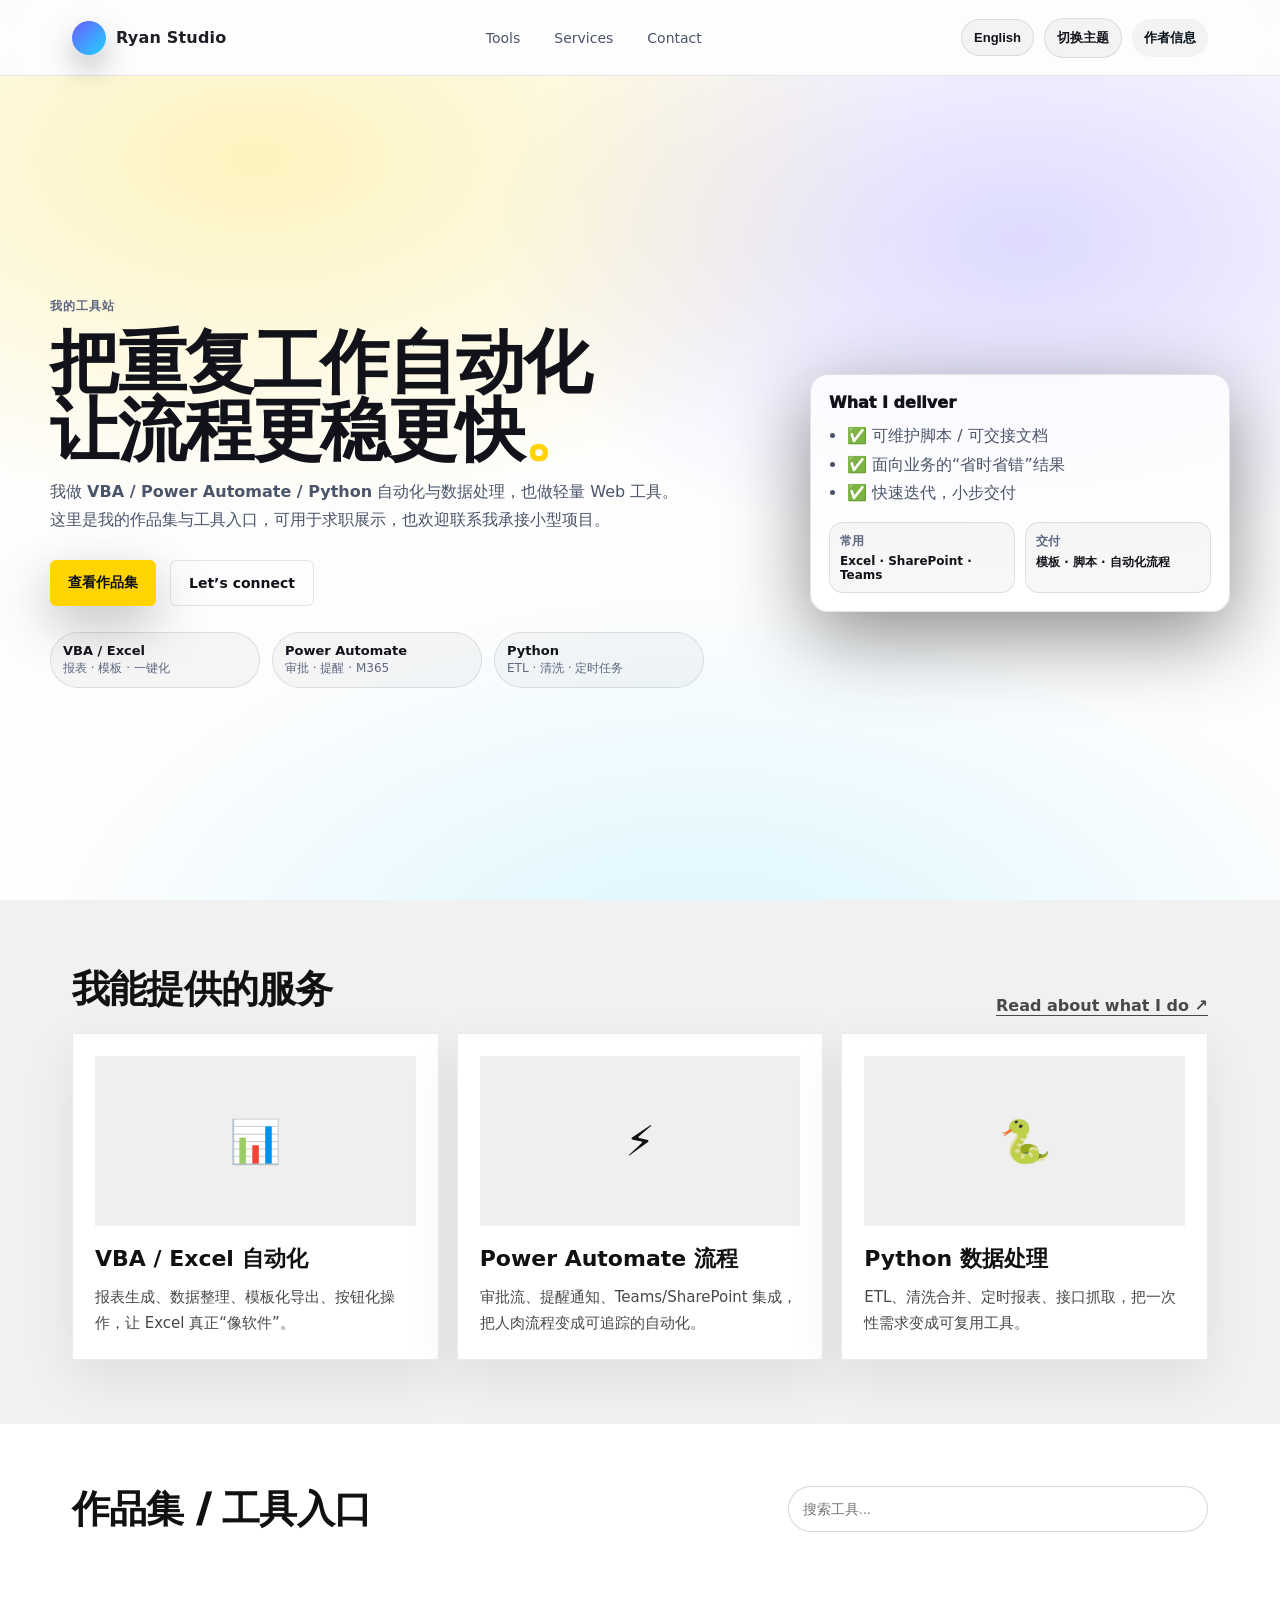
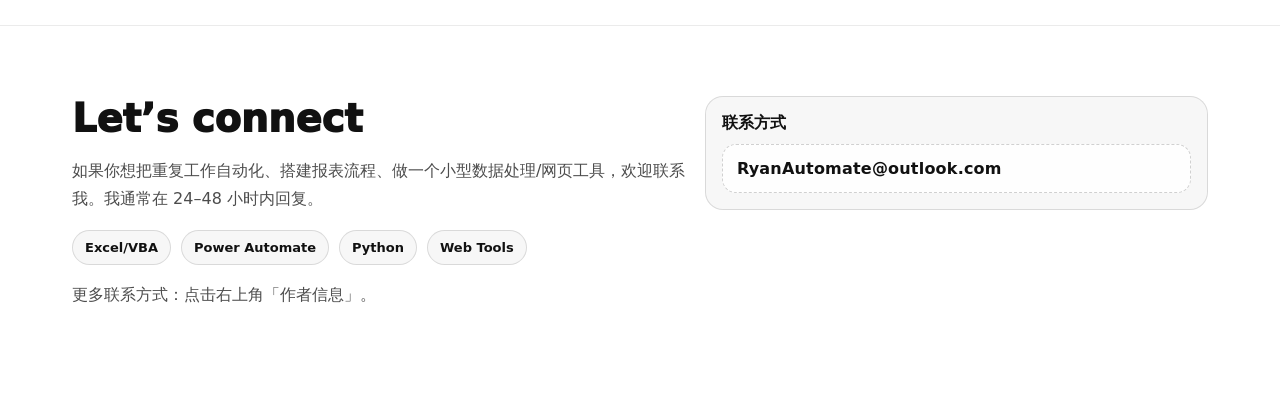
==== commit b93c4985: "fix" ====
--- a/index.html
+++ b/index.html
@@ -3,7 +3,7 @@
 <head>
   <meta charset="UTF-8" />
   <meta name="viewport" content="width=device-width, initial-scale=1.0"/>
-  <title>我的工具站</title>
+  <title id="docTitle">我的工具站</title>
   <link rel="icon" href="Logo.png" type="image/png" />
   <link rel="stylesheet" href="style.css" />
 </head>
@@ -16,74 +16,74 @@
       </a>
 
       <nav class="navlinks" aria-label="Primary">
-        <a href="#tools" class="navlink">Tools</a>
-        <a href="#services" class="navlink">Services</a>
-        <a href="#contact" class="navlink">Contact</a>
+        <a href="#tools" class="navlink" id="navTools">Tools</a>
+        <a href="#services" class="navlink" id="navServices">Services</a>
+        <a href="#contact" class="navlink" id="navContact">Contact</a>
       </nav>
 
       <div class="topbar__actions" id="buttonContainer">
         <button id="langToggleBtn" class="pill" type="button">English</button>
         <button id="themeToggleBtn" class="pill" type="button">切换主题</button>
-        <button id="authorBtn" class="pill pill--solid" type="button">作者信息</button>
+        <a id="authorBtn" class="pill pill--solid" href="about.html">作者信息</a>
       </div>
     </div>
   </header>
 
-  <!-- HERO (Yeti-like: full-bleed background + huge headline + CTA) -->
+  <!-- HERO -->
   <section class="hero" id="top" aria-label="Hero">
     <div class="hero__bg" aria-hidden="true"></div>
     <div class="container hero__inner">
       <div class="hero__left">
         <div class="eyebrow" id="pageTitle">我的工具站</div>
 
-        <h1 class="hero__headline">
+        <h1 class="hero__headline" id="heroHeadline">
           把重复工作自动化<br/>
           让流程更稳更快<span class="dot">。</span>
         </h1>
 
-        <p class="hero__sub">
+        <p class="hero__sub" id="heroSub">
           我做 <strong>VBA / Power Automate / Python</strong> 自动化与数据处理，也做轻量 Web 工具。
           这里是我的作品集与工具入口，可用于求职展示，也欢迎联系我承接小型项目。
         </p>
 
         <div class="hero__cta">
-          <a class="cta cta--primary" href="#tools">查看作品集</a>
-          <a class="cta cta--ghost" href="#contact">Let’s connect</a>
+          <a class="cta cta--primary" href="#tools" id="ctaPrimary">查看作品集</a>
+          <a class="cta cta--ghost" href="#contact" id="ctaGhost">Let’s connect</a>
         </div>
 
         <div class="hero__badges" aria-label="Highlights">
           <div class="badge">
-            <div class="badge__k">VBA / Excel</div>
-            <div class="badge__t">报表 · 模板 · 一键化</div>
+            <div class="badge__k" id="badge1k">VBA / Excel</div>
+            <div class="badge__t" id="badge1t">报表 · 模板 · 一键化</div>
           </div>
           <div class="badge">
-            <div class="badge__k">Power Automate</div>
-            <div class="badge__t">审批 · 提醒 · M365</div>
+            <div class="badge__k" id="badge2k">Power Automate</div>
+            <div class="badge__t" id="badge2t">审批 · 提醒 · M365</div>
           </div>
           <div class="badge">
-            <div class="badge__k">Python</div>
-            <div class="badge__t">ETL · 清洗 · 定时任务</div>
+            <div class="badge__k" id="badge3k">Python</div>
+            <div class="badge__t" id="badge3t">ETL · 清洗 · 定时任务</div>
           </div>
         </div>
       </div>
 
       <div class="hero__right" id="about">
         <div class="awardPanel" aria-label="Proof">
-          <div class="awardPanel__title">What I deliver</div>
+          <div class="awardPanel__title" id="deliverTitle">What I deliver</div>
           <ul class="awardPanel__list">
-            <li>✅ 可维护脚本 / 可交接文档</li>
-            <li>✅ 面向业务的“省时省错”结果</li>
-            <li>✅ 快速迭代，小步交付</li>
+            <li id="deliver1">✅ 可维护脚本 / 可交接文档</li>
+            <li id="deliver2">✅ 面向业务的“省时省错”结果</li>
+            <li id="deliver3">✅ 快速迭代，小步交付</li>
           </ul>
 
           <div class="awardPanel__mini">
             <div class="mini">
-              <div class="mini__k">常用</div>
-              <div class="mini__t">Excel · SharePoint · Teams</div>
+              <div class="mini__k" id="mini1k">常用</div>
+              <div class="mini__t" id="mini1t">Excel · SharePoint · Teams</div>
             </div>
             <div class="mini">
-              <div class="mini__k">交付</div>
-              <div class="mini__t">模板 · 脚本 · 自动化流程</div>
+              <div class="mini__k" id="mini2k">交付</div>
+              <div class="mini__t" id="mini2t">模板 · 脚本 · 自动化流程</div>
             </div>
           </div>
         </div>
@@ -91,41 +91,41 @@
     </div>
   </section>
 
-  <!-- SERVICES (like Yeti "Services we provide") -->
+  <!-- SERVICES -->
   <section class="services" id="services" aria-label="Services">
     <div class="container">
       <div class="sectionHead">
-        <h2>我能提供的服务</h2>
-        <a class="sectionLink" href="#contact">Read about what I do ↗</a>
+        <h2 id="servicesTitle">我能提供的服务</h2>
+        <a class="sectionLink" href="#contact" id="servicesLink">Read about what I do ↗</a>
       </div>
 
       <div class="serviceGrid">
         <article class="serviceCard">
           <div class="serviceArt" aria-hidden="true">📊</div>
-          <h3>VBA / Excel 自动化</h3>
-          <p>报表生成、数据整理、模板化导出、按钮化操作，让 Excel 真正“像软件”。</p>
+          <h3 id="svc1Title">VBA / Excel 自动化</h3>
+          <p id="svc1Desc">报表生成、数据整理、模板化导出、按钮化操作，让 Excel 真正“像软件”。</p>
         </article>
 
         <article class="serviceCard">
           <div class="serviceArt" aria-hidden="true">⚡</div>
-          <h3>Power Automate 流程</h3>
-          <p>审批流、提醒通知、Teams/SharePoint 集成，把人肉流程变成可追踪的自动化。</p>
+          <h3 id="svc2Title">Power Automate 流程</h3>
+          <p id="svc2Desc">审批流、提醒通知、Teams/SharePoint 集成，把人肉流程变成可追踪的自动化。</p>
         </article>
 
         <article class="serviceCard">
           <div class="serviceArt" aria-hidden="true">🐍</div>
-          <h3>Python 数据处理</h3>
-          <p>ETL、清洗合并、定时报表、接口抓取，把一次性需求变成可复用工具。</p>
+          <h3 id="svc3Title">Python 数据处理</h3>
+          <p id="svc3Desc">ETL、清洗合并、定时报表、接口抓取，把一次性需求变成可复用工具。</p>
         </article>
       </div>
     </div>
   </section>
 
-  <!-- TOOLS / PORTFOLIO CARDS -->
+  <!-- TOOLS / PORTFOLIO -->
   <section class="portfolio" id="tools" aria-label="Tools & Projects">
     <div class="container">
       <div class="sectionHead sectionHead--tight">
-        <h2>作品集 / 工具入口</h2>
+        <h2 id="toolsTitle">作品集 / 工具入口</h2>
         <div class="searchWrap">
           <input type="text" id="searchInput" class="search" placeholder="搜索工具..." />
         </div>
@@ -139,38 +139,28 @@
   <section class="contact" id="contact" aria-label="Contact">
     <div class="container contact__inner">
       <div class="contact__copy">
-        <h2>Let’s connect</h2>
-        <p class="muted">
+        <h2 id="contactTitle">Let’s connect</h2>
+        <p class="muted" id="contactDesc">
           如果你想把重复工作自动化、搭建报表流程、做一个小型数据处理/网页工具，欢迎联系我。
           我通常在 24–48 小时内回复。
         </p>
-        <div class="contact__chips">
-          <span class="chip">Excel/VBA</span>
-          <span class="chip">Power Automate</span>
-          <span class="chip">Python</span>
-          <span class="chip">Web Tools</span>
+        <div class="contact__chips" aria-label="Skills">
+          <span class="chip" id="chip1">Excel/VBA</span>
+          <span class="chip" id="chip2">Power Automate</span>
+          <span class="chip" id="chip3">Python</span>
+          <span class="chip" id="chip4">Web Tools</span>
         </div>
-        <p class="muted">更多联系方式：点击右上角「作者信息」。</p>
+        <p class="muted" id="contactMore">更多联系方式：点击右上角「作者信息」。</p>
       </div>
 
+      <!-- Replaced form with a mailbox placeholder -->
       <div class="contact__card">
-        <div class="contact__label">快速说明需求</div>
-        <textarea class="contact__textarea" placeholder="一句话描述你想自动化的流程 / 数据来源 / 期望交付物"></textarea>
-        <button class="cta cta--primary" type="button">Send (demo)</button>
-        <div class="muted small">（你若有表单/后端，我可以帮你接上。）</div>
+        <div class="contact__label" id="mailboxLabel">联系方式</div>
+        <div class="contact__mailbox" id="mailboxValue">RyanAutomate@outlook.com</div>
       </div>
     </div>
   </section>
 
-  <!-- AUTHOR MODAL (kept for app.js) -->
-  <div id="authorModal" role="dialog" aria-modal="true" aria-labelledby="authorTitle">
-    <div id="authorModalContent">
-      <span id="authorClose" title="关闭" aria-label="Close">&times;</span>
-      <h2 id="authorTitle">关于作者</h2>
-      <p id="authorText">嗨，这里是Ryan。</p>
-    </div>
-  </div>
-
   <script src="app.js"></script>
 </body>
 </html>
--- a/style.css
+++ b/style.css
@@ -534,3 +534,19 @@
 .tool-card.is-clickable{cursor:pointer;}
 .tool-card.is-clickable:focus{outline:3px solid rgba(255,212,0,.55); outline-offset:3px;}
 .tool-card.is-disabled{opacity:.65;}
+
+
+/* mailbox placeholder */
+.contact__mailbox{
+  font-weight: 900;
+  letter-spacing: .2px;
+  padding: 14px 14px;
+  border-radius: 14px;
+  border: 1px dashed var(--line);
+  background: rgba(255,255,255,.03);
+  word-break: break-all;
+}
+body.light-mode .contact__mailbox{
+  border-color: rgba(0,0,0,.18);
+  background: rgba(255,255,255,.85);
+}
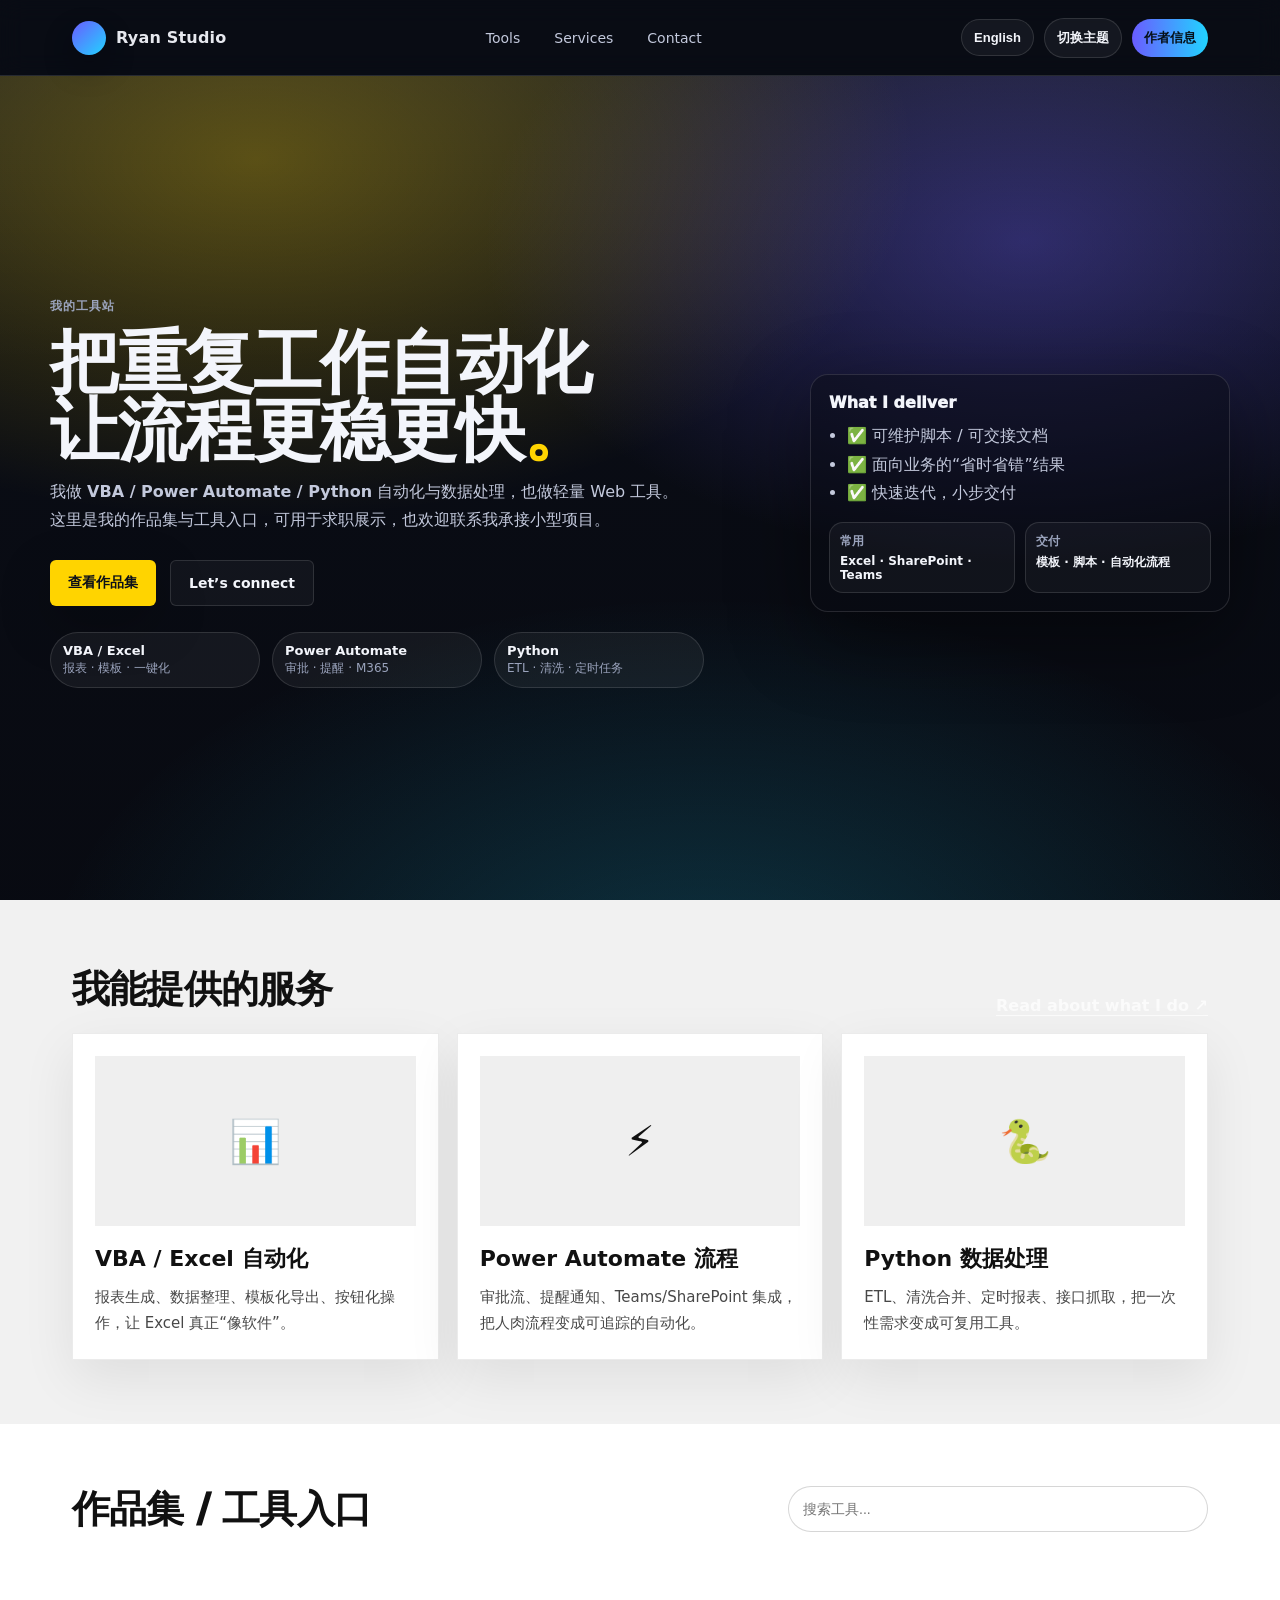
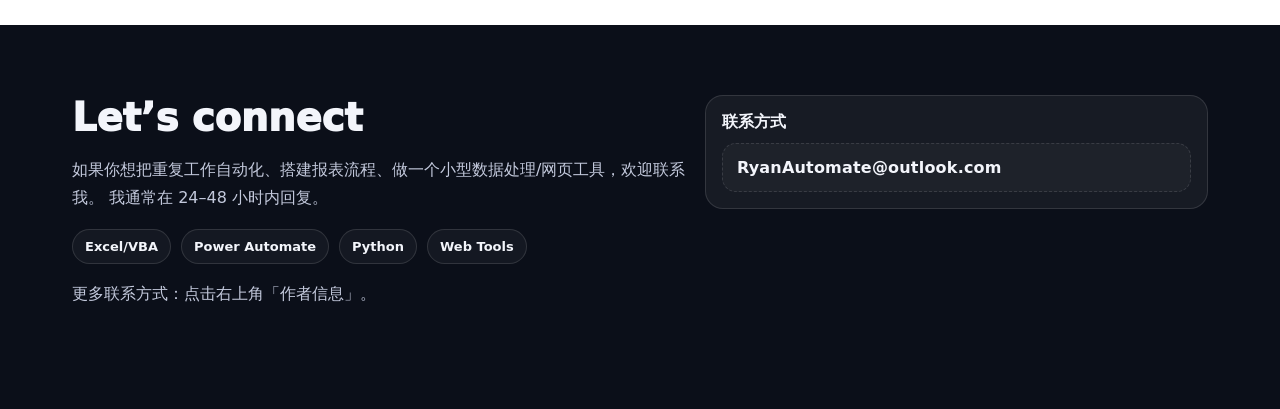
==== commit 9e0ee75a: "fix" ====
--- a/index.html
+++ b/index.html
@@ -157,6 +157,7 @@
       <div class="contact__card">
         <div class="contact__label" id="mailboxLabel">联系方式</div>
         <div class="contact__mailbox" id="mailboxValue">RyanAutomate@outlook.com</div>
+        <div class="muted" id="mailboxHint"></div>
       </div>
     </div>
   </section>
